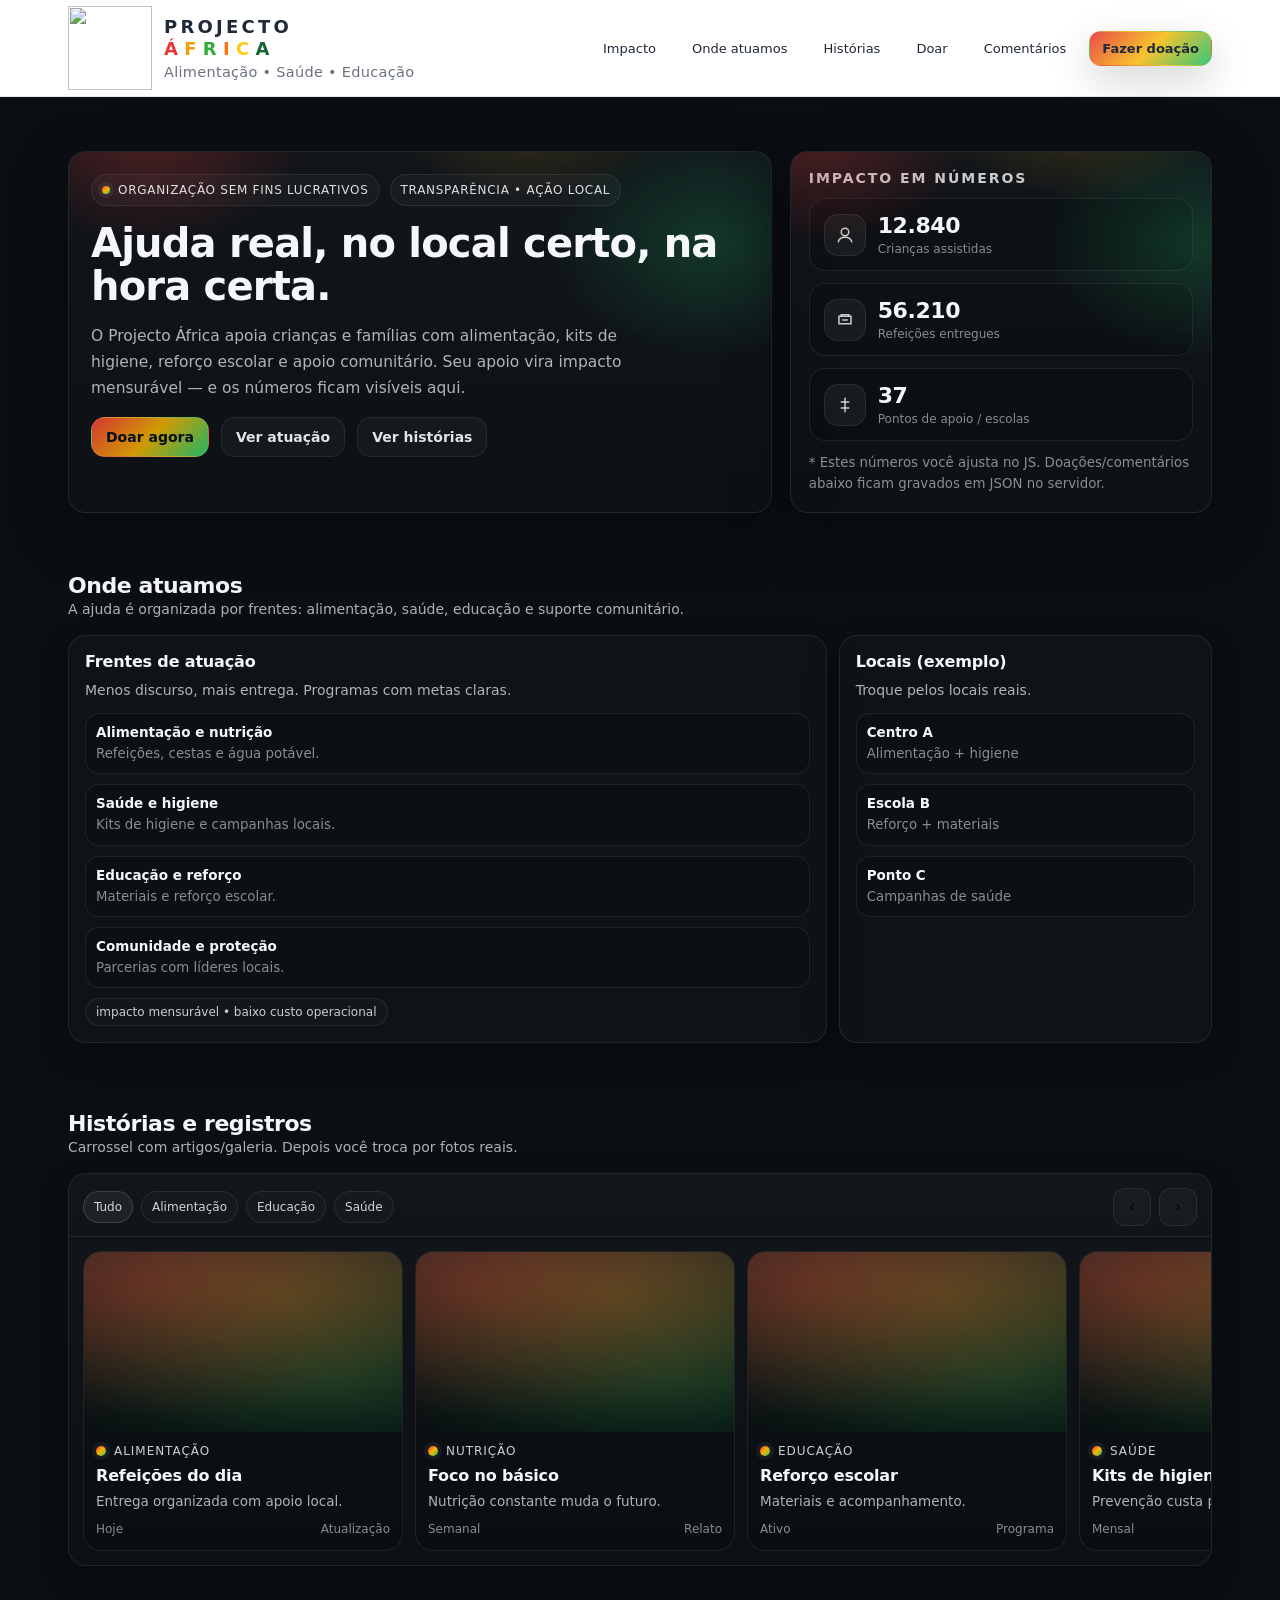
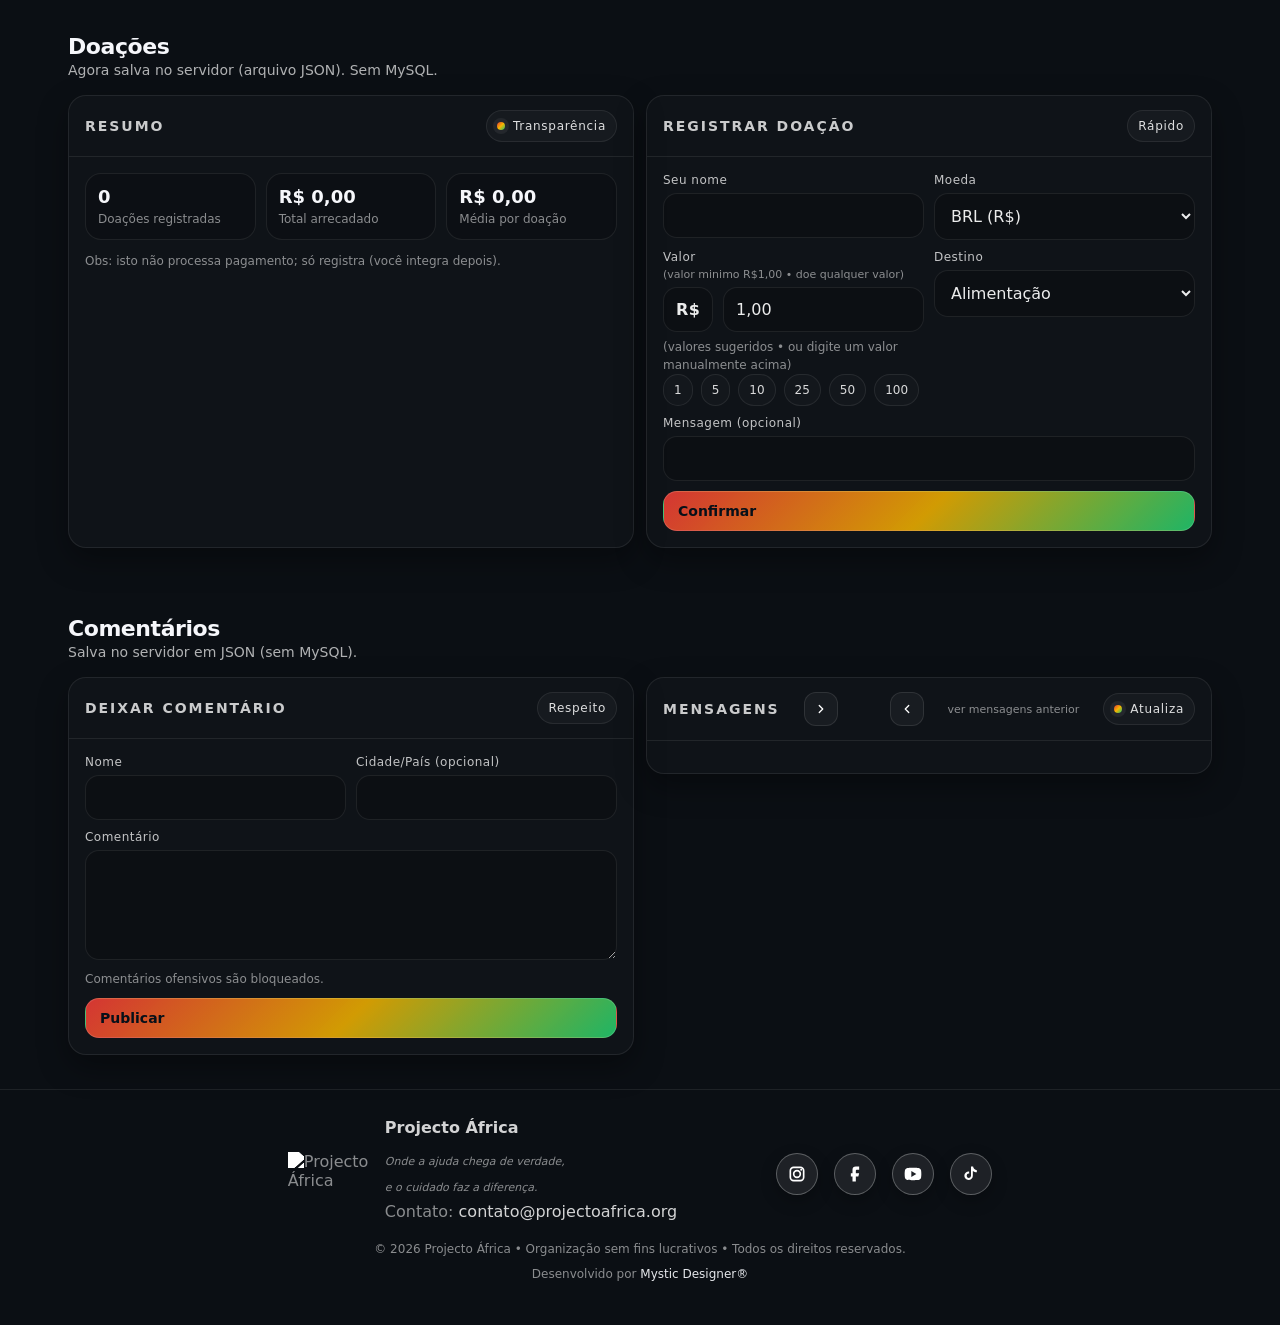
==== index.html @ ff0070a2 "Style footer tagline" ====
<!doctype html>
<html lang="pt-BR">
<head>
  <meta charset="utf-8" />
  <meta name="viewport" content="width=device-width,initial-scale=1" />
  <title>Projecto África — Ajuda Humanitária</title>
  <meta name="description" content="Projecto África — organização sem fins lucrativos." />
  <link rel="stylesheet" href="assets/style.css?v=2">
</head>
<body>
<header class="topbar">
  <div class="container">
    <div class="topbar-inner">
      <a class="brand" href="#inicio" aria-label="Ir para início">
        <img class="logo" src="/logo.png" alt="" aria-hidden="true" />
        <div>
          <h1>
            <span class="title-projecto">PROJECTO</span>
            <span class="title-africa">
              <span class="title-africa-accent">Á</span>
              <span class="title-africa-mid">F</span>
              <span class="title-africa-rest">R</span>
              <span class="title-africa-i">I</span>
              <span class="title-africa-c">C</span>
              <span class="title-africa-a">A</span>
            </span>
          </h1>
          <small>Alimentação • Saúde • Educação</small>
        </div>
      </a>

      <nav class="nav" aria-label="Navegação">
        <a href="#impacto">Impacto</a>
        <a href="#atuacao">Onde atuamos</a>
        <a href="#historias">Histórias</a>
        <a href="#doar">Doar</a>
        <a href="#comentarios">Comentários</a>
        <a class="cta" href="#doar">Fazer doação</a>
      </nav>

    </div>
  </div>
</header>

<main id="inicio" class="hero">
  <div class="container">
    <div class="hero-grid">
      <div class="hero-card">
        <div class="inner">
          <div class="hero-eyebrow">
            <span class="pill"><span class="dot"></span> Organização sem fins lucrativos</span>
            <span class="pill">Transparência • Ação local</span>
          </div>
          <h2 class="hero-title">Ajuda real, no local certo, na hora certa.</h2>
          <p class="hero-sub">
            O Projecto África apoia crianças e famílias com alimentação, kits de higiene, reforço escolar e apoio comunitário.
            Seu apoio vira impacto mensurável — e os números ficam visíveis aqui.
          </p>
          <div class="hero-actions">
            <a class="btn primary" href="#doar">Doar agora</a>
            <a class="btn" href="#atuacao">Ver atuação</a>
            <a class="btn" href="#historias">Ver histórias</a>
          </div>
          <div class="mini">
          </div>
        </div>
      </div>

      <div class="hero-card side" id="impacto">
        <h3>Impacto em números</h3>

        <div class="stat">
          <div class="badge" aria-hidden="true">
            <svg width="18" height="18" viewBox="0 0 24 24" fill="none">
              <path d="M7 8c0-2.8 2.2-5 5-5s5 2.2 5 5-2.2 5-5 5-5-2.2-5-5z" stroke="rgba(255,255,255,.85)" stroke-width="2"/>
              <path d="M3 21c1.2-4 4.5-6 9-6s7.8 2 9 6" stroke="rgba(255,255,255,.85)" stroke-width="2" stroke-linecap="round"/>
            </svg>
          </div>
          <div>
            <b id="kidsHelped">0</b>
            <span>Crianças assistidas</span>
          </div>
        </div>

        <div class="stat">
          <div class="badge" aria-hidden="true">
            <svg width="18" height="18" viewBox="0 0 24 24" fill="none">
              <path d="M4 7h16v10H4V7z" stroke="rgba(255,255,255,.85)" stroke-width="2" />
              <path d="M7 7V5h10v2" stroke="rgba(255,255,255,.85)" stroke-width="2" stroke-linecap="round"/>
              <path d="M9 12h6" stroke="rgba(255,255,255,.85)" stroke-width="2" stroke-linecap="round"/>
            </svg>
          </div>
          <div>
            <b id="mealsServed">0</b>
            <span>Refeições entregues</span>
          </div>
        </div>

        <div class="stat">
          <div class="badge" aria-hidden="true">
            <svg width="18" height="18" viewBox="0 0 24 24" fill="none">
              <path d="M12 3v18" stroke="rgba(255,255,255,.85)" stroke-width="2" stroke-linecap="round"/>
              <path d="M7 8h10M7 16h10" stroke="rgba(255,255,255,.85)" stroke-width="2" stroke-linecap="round"/>
            </svg>
          </div>
          <div>
            <b id="schoolsSupported">0</b>
            <span>Pontos de apoio / escolas</span>
          </div>
        </div>

        <small>
          * Estes números você ajusta no JS. Doações/comentários abaixo ficam gravados em JSON no servidor.
        </small>
      </div>
    </div>
  </div>
</main>

<section id="atuacao">
  <div class="container">
    <div class="section-head">
      <div>
        <h2>Onde atuamos</h2>
        <p>A ajuda é organizada por frentes: alimentação, saúde, educação e suporte comunitário.</p>
      </div>
    </div>

    <div class="grid">
      <div class="card span8">
        <h3>Frentes de atuação</h3>
        <p>Menos discurso, mais entrega. Programas com metas claras.</p>
        <ul class="list">
          <li class="li"><div><b>Alimentação e nutrição</b><small>Refeições, cestas e água potável.</small></div></li>
          <li class="li"><div><b>Saúde e higiene</b><small>Kits de higiene e campanhas locais.</small></div></li>
          <li class="li"><div><b>Educação e reforço</b><small>Materiais e reforço escolar.</small></div></li>
          <li class="li"><div><b>Comunidade e proteção</b><small>Parcerias com líderes locais.</small></div></li>
        </ul>
        <span class="tag">impacto mensurável • baixo custo operacional</span>
      </div>

      <div class="card span4">
        <h3>Locais (exemplo)</h3>
        <p>Troque pelos locais reais.</p>
        <ul class="list">
          <li class="li"><div><b>Centro A</b><small>Alimentação + higiene</small></div></li>
          <li class="li"><div><b>Escola B</b><small>Reforço + materiais</small></div></li>
          <li class="li"><div><b>Ponto C</b><small>Campanhas de saúde</small></div></li>
        </ul>
      </div>
    </div>
  </div>
</section>

<section id="historias">
  <div class="container">
    <div class="section-head">
      <div>
        <h2>Histórias e registros</h2>
        <p>Carrossel com artigos/galeria. Depois você troca por fotos reais.</p>
      </div>
    </div>

    <div class="carousel">
      <div class="carousel-top">
        <div class="tabs" role="tablist">
          <button class="tab active" data-filter="all">Tudo</button>
          <button class="tab" data-filter="food">Alimentação</button>
          <button class="tab" data-filter="school">Educação</button>
          <button class="tab" data-filter="health">Saúde</button>
        </div>
        <div class="car-controls">
          <button class="iconbtn" id="prev" aria-label="Anterior">‹</button>
          <button class="iconbtn" id="next" aria-label="Próximo">›</button>
        </div>
      </div>

      <div class="track-wrap">
        <div class="track" id="track">
          <article class="slide" data-kind="food"><div class="img"></div><div class="body"><div class="kicker"><i></i> Alimentação</div><h4>Refeições do dia</h4><p>Entrega organizada com apoio local.</p><div class="meta"><span>Hoje</span><span>Atualização</span></div></div></article>
          <article class="slide" data-kind="food"><div class="img"></div><div class="body"><div class="kicker"><i></i> Nutrição</div><h4>Foco no básico</h4><p>Nutrição constante muda o futuro.</p><div class="meta"><span>Semanal</span><span>Relato</span></div></div></article>
          <article class="slide" data-kind="school"><div class="img"></div><div class="body"><div class="kicker"><i></i> Educação</div><h4>Reforço escolar</h4><p>Materiais e acompanhamento.</p><div class="meta"><span>Ativo</span><span>Programa</span></div></div></article>
          <article class="slide" data-kind="health"><div class="img"></div><div class="body"><div class="kicker"><i></i> Saúde</div><h4>Kits de higiene</h4><p>Prevenção custa pouco.</p><div class="meta"><span>Mensal</span><span>Entrega</span></div></div></article>
          <article class="slide" data-kind="health"><div class="img"></div><div class="body"><div class="kicker"><i></i> Comunidade</div><h4>Rede local</h4><p>Continuidade com parceiros.</p><div class="meta"><span>Contínua</span><span>Ação</span></div></div></article>
        </div>
      </div>
    </div>
  </div>
</section>

<section id="doar">
  <div class="container">
    <div class="section-head">
      <div>
        <h2>Doações</h2>
        <p>Agora salva no servidor (arquivo JSON). Sem MySQL.</p>
      </div>
    </div>

    <div class="donation-wrap">
      <div class="panel">
        <div class="ph"><h3>Resumo</h3><span class="pill"><span class="dot"></span> Transparência</span></div>
        <div class="pc">
          <div class="metrics">
            <div class="metric"><b id="donationCount">0</b><span>Doações registradas</span></div>
            <div class="metric"><b id="donationTotal">R$ 0,00</b><span>Total arrecadado</span></div>
            <div class="metric"><b id="avgDonation">R$ 0,00</b><span>Média por doação</span></div>
          </div>
          <div class="helper" style="margin-top:12px">Obs: isto não processa pagamento; só registra (você integra depois).</div>
        </div>
      </div>

      <div class="panel">
        <div class="ph"><h3>Registrar doação</h3><span class="pill">Rápido</span></div>
        <div class="pc">
          <div class="success" id="successBox">Doação registrada. Obrigado!</div>

          <form class="form" id="donationForm">
            <div class="row">
              <div>
                <label for="donorName">Seu nome</label>
                <input id="donorName" maxlength="40" required />
              </div>
              <div>
                <label for="currency">Moeda</label>
                <select id="currency">
                  <option value="BRL">BRL (R$)</option>
                  <option value="USD">USD ($)</option>
                  <option value="EUR">EUR (€)</option>
                </select>
              </div>
            </div>

            <div class="row">
              <div>
                <label for="amount">Valor <small class="amount-hint">(valor minimo R$1,00 • doe qualquer valor)</small></label>
                <div class="amount-field">
                  <span class="amount-prefix" id="amountPrefix">R$</span>
                  <input id="amount" type="text" inputmode="decimal" value="1,00" required />
                </div>
                <div class="helper">(valores sugeridos • ou digite um valor manualmente acima)</div>
                <div class="quick">
                  <button class="q" data-amount="1">1</button>
                  <button class="q" data-amount="5">5</button>
                  <button class="q" data-amount="10">10</button>
                  <button class="q" data-amount="25">25</button>
                  <button class="q" data-amount="50">50</button>
                  <button class="q" data-amount="100">100</button>
                </div>
              </div>
              <div>
                <label for="purpose">Destino</label>
                <select id="purpose">
                  <option>Alimentação</option>
                  <option>Educação</option>
                  <option>Saúde</option>
                  <option>Onde for mais necessário</option>
                </select>
              </div>
            </div>

            <div>
              <label for="note">Mensagem (opcional)</label>
              <input id="note" maxlength="80" />
            </div>

            <button class="btn primary" type="submit">Confirmar</button>
          </form>


          <div class="pix-panel" id="pixPanel" aria-hidden="true">
            <h4>Pagamento via PIX</h4>
            <img id="pixQr" alt="QR Code PIX" />
            <p class="pix-amount">Valor: <span id="pixAmount"></span></p>

            <p class="pix-wait" id="pixWait">Espere 30 segundos para confirmar o pagamento PIX ou aguarde a confirmação automática.</p>
            <p class="pix-thanks" id="pixThanks">Obrigado por ajudar a África.</p>
            <button class="btn primary" type="button" id="pixConfirm">Confirmar pagamento</button>
          </div>
        </div>
      </div>
    </div>
  </div>
</section>

<section id="comentarios">
  <div class="container">
    <div class="section-head">
      <div>
        <h2>Comentários</h2>
        <p>Salva no servidor em JSON (sem MySQL).</p>
      </div>
    </div>

    <div class="comments">
      <div class="panel">
        <div class="ph"><h3>Deixar comentário</h3><span class="pill">Respeito</span></div>
        <div class="pc">
          <form class="form" id="commentForm">
            <div class="row">
              <div>
                <label for="cName">Nome</label>
                <input id="cName" maxlength="40" required />
              </div>
              <div>
                <label for="cCity">Cidade/País (opcional)</label>
                <input id="cCity" maxlength="40" />
              </div>
            </div>

            <div>
              <label for="cText">Comentário</label>
              <textarea id="cText" maxlength="400" required></textarea>
              <div class="helper">Comentários ofensivos são bloqueados.</div>
            </div>

            <button class="btn primary" type="submit">Publicar</button>
          </form>


          <div class="pix-panel" id="pixPanel" aria-hidden="true">
            <h4>Pagamento via PIX</h4>
            <img id="pixQr" alt="QR Code PIX" />
            <p class="pix-amount">Valor: <span id="pixAmount"></span></p>

            <p class="pix-wait" id="pixWait">Espere 30 segundos para confirmar o pagamento PIX ou aguarde a confirmação automática.</p>
            <p class="pix-thanks" id="pixThanks">Obrigado por ajudar a África.</p>
            <button class="btn primary" type="button" id="pixConfirm">Confirmar pagamento</button>
          </div>
        </div>
      </div>

      <div class="panel">
        <div class="ph">
          <h3>Mensagens</h3>
          <div class="comment-nav" aria-label="Navegação de mensagens">
            <button type="button" id="commentPrev" class="comment-nav-btn" aria-label="Mensagens anteriores">
              <svg viewBox="0 0 24 24" aria-hidden="true">
                <path d="M9 6l6 6-6 6"/>
              </svg>
            </button>
            <span id="commentPageInfo" class="comment-page" aria-hidden="true"></span>
            <button type="button" id="commentNext" class="comment-nav-btn" aria-label="Mensagens mais recentes">
              <svg viewBox="0 0 24 24" aria-hidden="true">
                <path d="M15 6l-6 6 6 6"/>
              </svg>
            </button>
          </div>
          <span id="commentNavLabel" class="comment-nav-label">ver mensagens anterior</span>
          <span class="pill"><span class="dot"></span> Atualiza</span>
        </div>
        <div class="pc">
          <div id="commentList" style="display:grid; gap:10px;"></div>
        </div>
      </div>
    </div>
  </div>
</section>
<footer>
  <div class="container">
    <div class="foot">
      <div class="col">
        <div class="footer-brand">
          <img class="footer-logo" src="/logo.png" alt="Projecto África" />
          <div>
            <b>Projecto África</b>
            <div style="margin-top:10px; line-height:1.6">
              <span class="footer-tagline">Onde a ajuda chega de verdade,<br/>e o cuidado faz a diferença.</span><br/>
              Contato: <span style="color:rgba(255,255,255,.82)">contato@projectoafrica.org</span>
            </div>
          </div>
        </div>
      </div>
      <div class="col footer-social">
        <div class="social-links" aria-label="Redes sociais">
          <a class="social-link" href="#" aria-label="Instagram">
            <svg viewBox="0 0 24 24" aria-hidden="true">
              <path d="M16 3H8a5 5 0 0 0-5 5v8a5 5 0 0 0 5 5h8a5 5 0 0 0 5-5V8a5 5 0 0 0-5-5zm3 13a3 3 0 0 1-3 3H8a3 3 0 0 1-3-3V8a3 3 0 0 1 3-3h8a3 3 0 0 1 3 3v8z"/>
              <path d="M12 7a5 5 0 1 0 0 10 5 5 0 0 0 0-10zm0 2a3 3 0 1 1 0 6 3 3 0 0 1 0-6z"/>
              <circle cx="17" cy="7" r="1.2"/>
            </svg>
          </a>
          <a class="social-link" href="#" aria-label="Facebook">
            <svg viewBox="0 0 24 24" aria-hidden="true">
              <path d="M13 3h4v4h-3c-.6 0-1 .4-1 1v3h4l-1 4h-3v6h-4v-6H7v-4h2V7a4 4 0 0 1 4-4z"/>
            </svg>
          </a>
          <a class="social-link" href="#" aria-label="YouTube">
            <svg viewBox="0 0 24 24" aria-hidden="true">
              <path d="M21.6 7.2a3 3 0 0 0-2.1-2.1C17.6 4.6 12 4.6 12 4.6s-5.6 0-7.5.5a3 3 0 0 0-2.1 2.1C2 9.1 2 12 2 12s0 2.9.4 4.8a3 3 0 0 0 2.1 2.1c1.9.5 7.5.5 7.5.5s5.6 0 7.5-.5a3 3 0 0 0 2.1-2.1c.4-1.9.4-4.8.4-4.8s0-2.9-.4-4.8zM10 15.5v-7l6 3.5-6 3.5z"/>
            </svg>
          </a>
          <a class="social-link" href="#" aria-label="TikTok">
            <svg viewBox="0 0 24 24" aria-hidden="true">
              <path d="M14.5 3c.5 2.4 2.1 4.1 4.5 4.4V10c-1.8 0-3.4-.6-4.8-1.6v5.6a5.1 5.1 0 1 1-4.4-5v2.6a2.6 2.6 0 1 0 2.2 2.6V3h2.5z"/>
            </svg>
          </a>
        </div>
      </div>
    </div>
    <div class="foot-note">
      © <span id="footerYear">2026</span> Projecto África • Organização sem fins lucrativos • Todos os direitos reservados.
      <span class="foot-note-line">Desenvolvido por <a href="https://www.mystic-designer.com.br" target="_blank" rel="noopener noreferrer">Mystic Designer®</a></span>
    </div>
  </div>
</footer>

<script src="assets/app.js?v=2"></script>
</body>
</html>
---- assets/style.css ----
:root{
  --bg:#0b0f14;
  --muted:rgba(255,255,255,.68);
  --muted2:rgba(255,255,255,.52);
  --text:#f6f7fb;
  --line:rgba(255,255,255,.08);
  --red:#e53935;
  --yellow:#f7b500;
  --green:#21c36b;
  --radius:18px;
  --shadow: 0 18px 60px rgba(0,0,0,.40);
  --shadow2: 0 12px 30px rgba(0,0,0,.35);
  --max:1180px;
  --font: ui-sans-serif, system-ui, -apple-system, Segoe UI, Roboto, Helvetica, Arial, "Apple Color Emoji","Segoe UI Emoji";
}

*{box-sizing:border-box}
html,body{height:100%}
body{
  margin:0;
  font-family:var(--font);
  background: #ffffff;
  color:var(--text);
  overflow-x:hidden;
}
main,section,footer{background:var(--bg)}
a{color:inherit;text-decoration:none}
button,input,select,textarea{font:inherit}
.container{max-width:var(--max); margin:0 auto; padding:0 18px}

/* Header */
.topbar{
  position:sticky; top:0; z-index:50;
  backdrop-filter: blur(10px);
  background: #ffffff;
  border-bottom:1px solid #e5e7eb;
}
.topbar-inner{
  height:96px;
  display:flex; align-items:center; justify-content:space-between;
  gap:14px;
}
.brand{display:flex; align-items:center; gap:12px; min-width:220px}
.logo{
  width:84px; height:84px;
  object-fit:contain;
  display:block;
}
.brand h1{
  font-size:18px; margin:0;
  letter-spacing:.18em;
  text-transform:uppercase;
  color:#111827;
  line-height:1.2;
}
.brand h1 span{display:inline-block}
.brand h1 .title-projecto{color:#1f2937; letter-spacing:.18em}
.brand h1 .title-africa{display:block; margin-left:0; letter-spacing:0}
.brand h1 .title-africa span{letter-spacing:0}
.brand h1 .title-africa-accent{color:#e53935}
.brand h1 .title-africa-mid{color:#f59e0b}
.brand h1 .title-africa-rest{color:#2faa3d}
.brand h1 .title-africa-i{color:#f97316}
.brand h1 .title-africa-c{color:#facc15}
.brand h1 .title-africa-a{color:#166534}
.brand small{
  display:block; margin-top:4px;
  font-size:14.5px; color:#6b7280;
  letter-spacing:.02em;
}
.nav{display:flex; align-items:center; gap:10px; flex-wrap:wrap; justify-content:flex-end}
.nav a{
  padding:9px 12px; border-radius:12px;
  border:1px solid transparent;
  color:#1f2937;
  font-size:13px;
}
.nav a:hover{border-color:#e5e7eb; background:#f3f4f6}
.cta{
  padding:10px 14px; border-radius:14px;
  border:1px solid rgba(0,0,0,.12);
  background: linear-gradient(135deg, rgba(229,57,53,.9), rgba(247,181,0,.82), rgba(33,195,107,.9));
  color:#071019;
  font-weight:700;
  box-shadow: 0 14px 40px rgba(0,0,0,.18);
}
.cta:hover{filter:brightness(1.05)}

/* Hero */
.hero{padding:54px 0 26px}
.hero-grid{display:grid; grid-template-columns:1.25fr .75fr; gap:18px; align-items:stretch}
.hero-card{
  border:1px solid var(--line);
  background: linear-gradient(180deg, rgba(255,255,255,.03), rgba(255,255,255,.01));
  border-radius: var(--radius);
  box-shadow: var(--shadow);
  overflow:hidden;
  position:relative;
}
.hero-card:before{
  content:"";
  position:absolute;
  inset:-120px -100px auto -100px;
  height:340px;
  background:
    radial-gradient(260px 180px at 20% 30%, rgba(229,57,53,.30), transparent 62%),
    radial-gradient(260px 180px at 62% 18%, rgba(247,181,0,.22), transparent 60%),
    radial-gradient(260px 190px at 82% 62%, rgba(33,195,107,.22), transparent 62%);
  opacity:.95;
  pointer-events:none;
}
.hero-card .inner{padding:22px; display:flex; flex-direction:column; gap:16px; min-height:330px; position:relative; z-index:2}
.hero-eyebrow{display:flex; align-items:center; gap:10px; color:rgba(255,255,255,.78); font-size:12px; letter-spacing:.14em; text-transform:uppercase}
.pill{
  display:inline-flex; align-items:center; gap:8px;
  padding:8px 10px;
  border-radius:999px;
  border:1px solid var(--line);
  background: rgba(255,255,255,.03);
  color:rgba(255,255,255,.86);
  font-size:12px;
  letter-spacing:.06em;
}
.dot{
  width:8px;height:8px;border-radius:50%;
  background: linear-gradient(135deg, var(--red), var(--yellow), var(--green));
  box-shadow: 0 0 0 4px rgba(255,255,255,.06);
}
.hero-title{font-size:40px; line-height:1.08; margin:0; letter-spacing:-.02em}
.hero-sub{margin:0; max-width:58ch; color:var(--muted); font-size:15.5px; line-height:1.65}
.hero-actions{display:flex; gap:12px; flex-wrap:wrap; margin-top:auto}
.btn{
  padding:11px 14px; border-radius:14px;
  border:1px solid var(--line);
  background: rgba(255,255,255,.03);
  color:rgba(255,255,255,.88);
  font-weight:650; font-size:14px;
  cursor:pointer;
  display:inline-flex; align-items:center; gap:10px;
}
.btn:hover{background:rgba(255,255,255,.05)}
.btn.primary{
  border-color: rgba(255,255,255,.14);
  background: linear-gradient(135deg, rgba(229,57,53,.92), rgba(247,181,0,.84), rgba(33,195,107,.92));
  color:#071019;
}
.btn.primary:hover{filter:brightness(1.05)}
.mini{font-size:12px; color:var(--muted2); display:flex; gap:14px; flex-wrap:wrap; margin-top:2px}

/* Side */
.side{padding:18px; display:flex; flex-direction:column; gap:12px; min-height:330px}
.side h3{margin:0; font-size:14px; letter-spacing:.14em; text-transform:uppercase; color:rgba(255,255,255,.78)}
.stat{
  border:1px solid var(--line);
  background: rgba(0,0,0,.18);
  border-radius:16px;
  padding:14px;
  display:flex;
  gap:12px;
  align-items:center;
}
.stat b{font-size:22px; letter-spacing:-.02em}
.stat span{display:block; font-size:12px; color:var(--muted2); margin-top:4px}
.badge{
  width:42px; height:42px; border-radius:14px;
  background: rgba(255,255,255,.05);
  border:1px solid var(--line);
  display:grid; place-items:center;
  flex:0 0 auto;
}
.badge svg{opacity:.9}
.side small{margin-top:auto; color:var(--muted2); line-height:1.55}

section{padding:34px 0}
.section-head{display:flex; align-items:flex-end; justify-content:space-between; gap:18px; margin-bottom:14px}
.section-head h2{margin:0; font-size:22px; letter-spacing:-.02em}
.section-head p{margin:0; color:var(--muted); max-width:70ch; line-height:1.6; font-size:14px}

/* Grid */
.grid{display:grid; grid-template-columns:repeat(12,1fr); gap:12px}
.card{
  border:1px solid var(--line);
  background: rgba(255,255,255,.02);
  border-radius: var(--radius);
  padding:16px;
  box-shadow: var(--shadow2);
}
.span8{grid-column:span 8}
.span4{grid-column:span 4}
.card h3{margin:0 0 8px; font-size:16px; letter-spacing:-.01em}
.card p{margin:0; color:var(--muted); line-height:1.6; font-size:14px}
.list{margin:12px 0 0; padding:0; list-style:none; display:grid; gap:10px}
.li{
  display:flex; gap:10px;
  padding:10px;
  border-radius:14px;
  border:1px solid var(--line);
  background: rgba(0,0,0,.16);
  align-items:flex-start;
}
.li b{display:block; font-size:13.5px}
.li small{display:block; color:var(--muted2); margin-top:4px; line-height:1.45}
.tag{
  display:inline-flex;
  padding:6px 10px;
  border-radius:999px;
  border:1px solid var(--line);
  background: rgba(255,255,255,.02);
  color:rgba(255,255,255,.78);
  font-size:12px;
  margin-top:10px;
}
.helper{font-size:12px; color:var(--muted2); line-height:1.5; margin-top:6px}

/* Carousel */
.carousel{
  border:1px solid var(--line);
  background: linear-gradient(180deg, rgba(255,255,255,.03), rgba(255,255,255,.01));
  border-radius: var(--radius);
  box-shadow: var(--shadow2);
  overflow:hidden;
}
.carousel-top{
  padding:14px 14px 10px;
  display:flex; align-items:center; justify-content:space-between; gap:10px;
  border-bottom:1px solid var(--line);
}
.tabs{display:flex; gap:8px; flex-wrap:wrap}
.tab{
  padding:8px 10px;
  border-radius:999px;
  border:1px solid var(--line);
  background: rgba(255,255,255,.02);
  color:rgba(255,255,255,.82);
  font-size:12px;
  cursor:pointer;
}
.tab.active{background:rgba(255,255,255,.06); border-color:rgba(255,255,255,.14)}
.car-controls{display:flex; gap:8px}
.iconbtn{
  width:38px; height:38px;
  border-radius:12px;
  border:1px solid var(--line);
  background: rgba(255,255,255,.03);
  cursor:pointer;
  display:grid; place-items:center;
}
.iconbtn:hover{background:rgba(255,255,255,.05)}
.track-wrap{overflow:hidden}
.track{display:flex; gap:12px; padding:14px; transform:translateX(0); transition:transform .45s ease; will-change:transform}
.slide{
  width:320px; flex:0 0 auto;
  border-radius:18px;
  border:1px solid var(--line);
  background: rgba(0,0,0,.18);
  overflow:hidden;
}
.slide .img{
  height:180px;
  background:
    radial-gradient(520px 220px at 20% 20%, rgba(229,57,53,.28), transparent 60%),
    radial-gradient(520px 220px at 62% 24%, rgba(247,181,0,.22), transparent 62%),
    radial-gradient(520px 240px at 78% 70%, rgba(33,195,107,.24), transparent 60%),
    linear-gradient(180deg, rgba(255,255,255,.06), rgba(255,255,255,0));
  position:relative;
}
.slide .img:after{
  content:"";
  position:absolute; inset:0;
  background: linear-gradient(180deg, transparent 10%, rgba(0,0,0,.35) 100%);
  opacity:.7;
}
.slide .body{padding:12px 12px 14px}
.kicker{display:flex; gap:8px; align-items:center; font-size:12px; color:rgba(255,255,255,.80); letter-spacing:.08em; text-transform:uppercase}
.kicker i{width:10px;height:10px;border-radius:50%; background:linear-gradient(135deg,var(--red),var(--yellow),var(--green)); display:inline-block; box-shadow:0 0 0 4px rgba(255,255,255,.05)}
.slide h4{margin:8px 0 6px; font-size:16px; letter-spacing:-.01em}
.slide p{margin:0; color:var(--muted); font-size:13.5px; line-height:1.55}
.slide .meta{margin-top:10px; display:flex; justify-content:space-between; gap:10px; color:var(--muted2); font-size:12px}

/* Donation */
.donation-wrap{display:grid; grid-template-columns:1fr 1fr; gap:12px}
.panel{
  border:1px solid var(--line);
  background: rgba(255,255,255,.02);
  border-radius: var(--radius);
  box-shadow: var(--shadow2);
  overflow:hidden;
}
.ph{
  padding:14px 16px;
  border-bottom:1px solid var(--line);
  display:flex; align-items:center; justify-content:space-between; gap:10px;
}
.ph h3{margin:0; font-size:14px; letter-spacing:.14em; text-transform:uppercase; color:rgba(255,255,255,.78)}
.pc{padding:16px}
.metrics{display:grid; grid-template-columns:repeat(3,1fr); gap:10px}
.metric{border:1px solid var(--line); border-radius:16px; background: rgba(0,0,0,.16); padding:12px}
.metric b{font-size:18px}
.metric span{display:block; margin-top:4px; color:var(--muted2); font-size:12px; line-height:1.35}
.form{display:grid; gap:10px}
.comment-nav{display:flex; align-items:center; gap:10px}
.comment-nav-btn{width:34px; height:34px; border-radius:12px; border:1px solid rgba(255,255,255,.1); background:rgba(255,255,255,.04); color:#fff; display:inline-flex; align-items:center; justify-content:center; cursor:pointer; padding:0; transition:opacity .2s ease, border-color .2s ease, background .2s ease}
.comment-nav-btn svg{width:14px; height:14px; stroke:#fff; stroke-width:2.2; fill:none; stroke-linecap:round; stroke-linejoin:round}
.comment-nav-btn:hover{opacity:.9; border-color:rgba(255,255,255,.25); background:rgba(255,255,255,.08)}
.comment-nav-btn:disabled{opacity:.35; cursor:not-allowed}
.comment-page{font-size:11px; color:var(--muted2); min-width:32px; text-align:center}
.comment-nav-label{font-size:11px; color:var(--muted2); text-transform:lowercase}
.row{display:grid; grid-template-columns:1fr 1fr; gap:10px}
label{display:block; font-size:12px; color:rgba(255,255,255,.75); margin-bottom:6px; letter-spacing:.04em}
.amount-hint{display:block; font-size:11px; color:var(--muted2); font-weight:500; letter-spacing:0; margin-top:4px}
input,select,textarea{
  width:100%;
  padding:12px 12px;
  border-radius:14px;
  border:1px solid var(--line);
  background: rgba(0,0,0,.20);
  color:rgba(255,255,255,.92);
  outline:none;
}
.amount-field{
  display:flex;
  align-items:center;
  gap:10px;
}
.amount-field input{flex:1}
.amount-prefix{
  display:inline-flex;
  align-items:center;
  justify-content:center;
  padding:12px 12px;
  border-radius:14px;
  border:1px solid var(--line);
  background: rgba(0,0,0,.20);
  color:rgba(255,255,255,.92);
  font-weight:600;
  letter-spacing:.02em;
}
textarea{min-height:110px; resize:vertical}
input:focus,select:focus,textarea:focus{
  border-color: rgba(255,255,255,.18);
  box-shadow: 0 0 0 4px rgba(255,255,255,.05);
}
.quick{display:flex; flex-wrap:wrap; gap:8px}
.q{
  padding:8px 10px;
  border-radius:999px;
  border:1px solid var(--line);
  background: rgba(255,255,255,.02);
  cursor:pointer;
  font-size:12px;
  color:rgba(255,255,255,.84);
}
.q:hover{background: rgba(255,255,255,.05)}

.pix-panel{
  margin-top:16px;
  border:1px solid var(--line);
  border-radius:18px;
  padding:16px;
  background: rgba(0,0,0,.2);
  display:none;
  gap:12px;
}
.pix-panel.show{display:grid}
.pix-panel h4{margin:0; font-size:16px; letter-spacing:.08em; text-transform:uppercase}
.pix-panel img{width:220px; height:220px; object-fit:contain; border-radius:12px; background:#fff; padding:10px}
.pix-panel .pix-amount{margin:0; color:var(--muted2); font-size:14px}
.pix-panel .pix-wait{margin:0; color:var(--muted); font-size:13px}
.pix-panel .pix-thanks{margin:0; font-weight:600; color:rgba(255,255,255,.88); display:none}
.pix-panel .pix-thanks.show{display:block}
.success{
  border:1px solid rgba(33,195,107,.25);
  background: rgba(33,195,107,.08);
  color: rgba(255,255,255,.86);
  padding:10px 12px;
  border-radius:14px;
  display:none;
}

/* Comments */
.comments{display:grid; grid-template-columns:1fr 1fr; gap:12px; align-items:start}
.comment-item{
  border:1px solid var(--line);
  border-radius:16px;
  background: rgba(0,0,0,.16);
  padding:12px;
}
.comment-item b{display:block; font-size:13.5px}
.comment-item small{display:block; color:var(--muted2); margin-top:4px}
.comment-item p{margin:10px 0 0; color:var(--muted); line-height:1.55; font-size:13.5px}

/* Footer */
footer{padding:28px 0 40px; border-top:1px solid var(--line); color:var(--muted2)}
.foot{display:flex; justify-content:center; column-gap:99px; row-gap:24px; flex-wrap:wrap; align-items:center; text-align:center}
.foot .col{max-width:520px}
.foot b{color:rgba(255,255,255,.82)}
.footer-brand{display:flex; flex-direction:row; align-items:center; gap:14px; text-align:left}
.footer-logo{width:83px; height:auto; filter:brightness(0) invert(1)}
.footer-tagline{font-style:italic; font-size:11px}
.footer-social{margin-left:0}
.social-links{display:flex; gap:16px; align-items:center; justify-content:center; margin-top:6px}
.social-link{display:inline-flex; width:42px; height:42px; align-items:center; justify-content:center; border:1px solid rgba(255,255,255,.28); border-radius:50%; background:rgba(255,255,255,.08); color:#fff; text-decoration:none; box-shadow:0 6px 16px rgba(0,0,0,.25); transition:transform .2s ease, border-color .2s ease, background .2s ease, color .2s ease}
.social-link svg{width:20px; height:20px; fill:currentColor}
.social-link:hover{transform:translateY(-2px); border-color:rgba(255,255,255,.55); background:rgba(255,255,255,.16); color:#ffffff}
.foot-note{margin-top:16px; font-size:12px; color:var(--muted2); line-height:1.6; text-align:center}
.foot-note-line{display:block; margin-top:6px}
.foot-note a{color:#e5e7eb; text-decoration:none}
.foot-note a:hover{text-decoration:underline}

/* Responsive */
@media (max-width:980px){
  .hero-grid{grid-template-columns:1fr}
  .donation-wrap{grid-template-columns:1fr}
  .comments{grid-template-columns:1fr}
  .metrics{grid-template-columns:1fr}
  .row{grid-template-columns:1fr}
  .slide{width:300px}
}
@media (max-width:720px){
  .nav{display:none}
  .hero-title{font-size:32px}
}
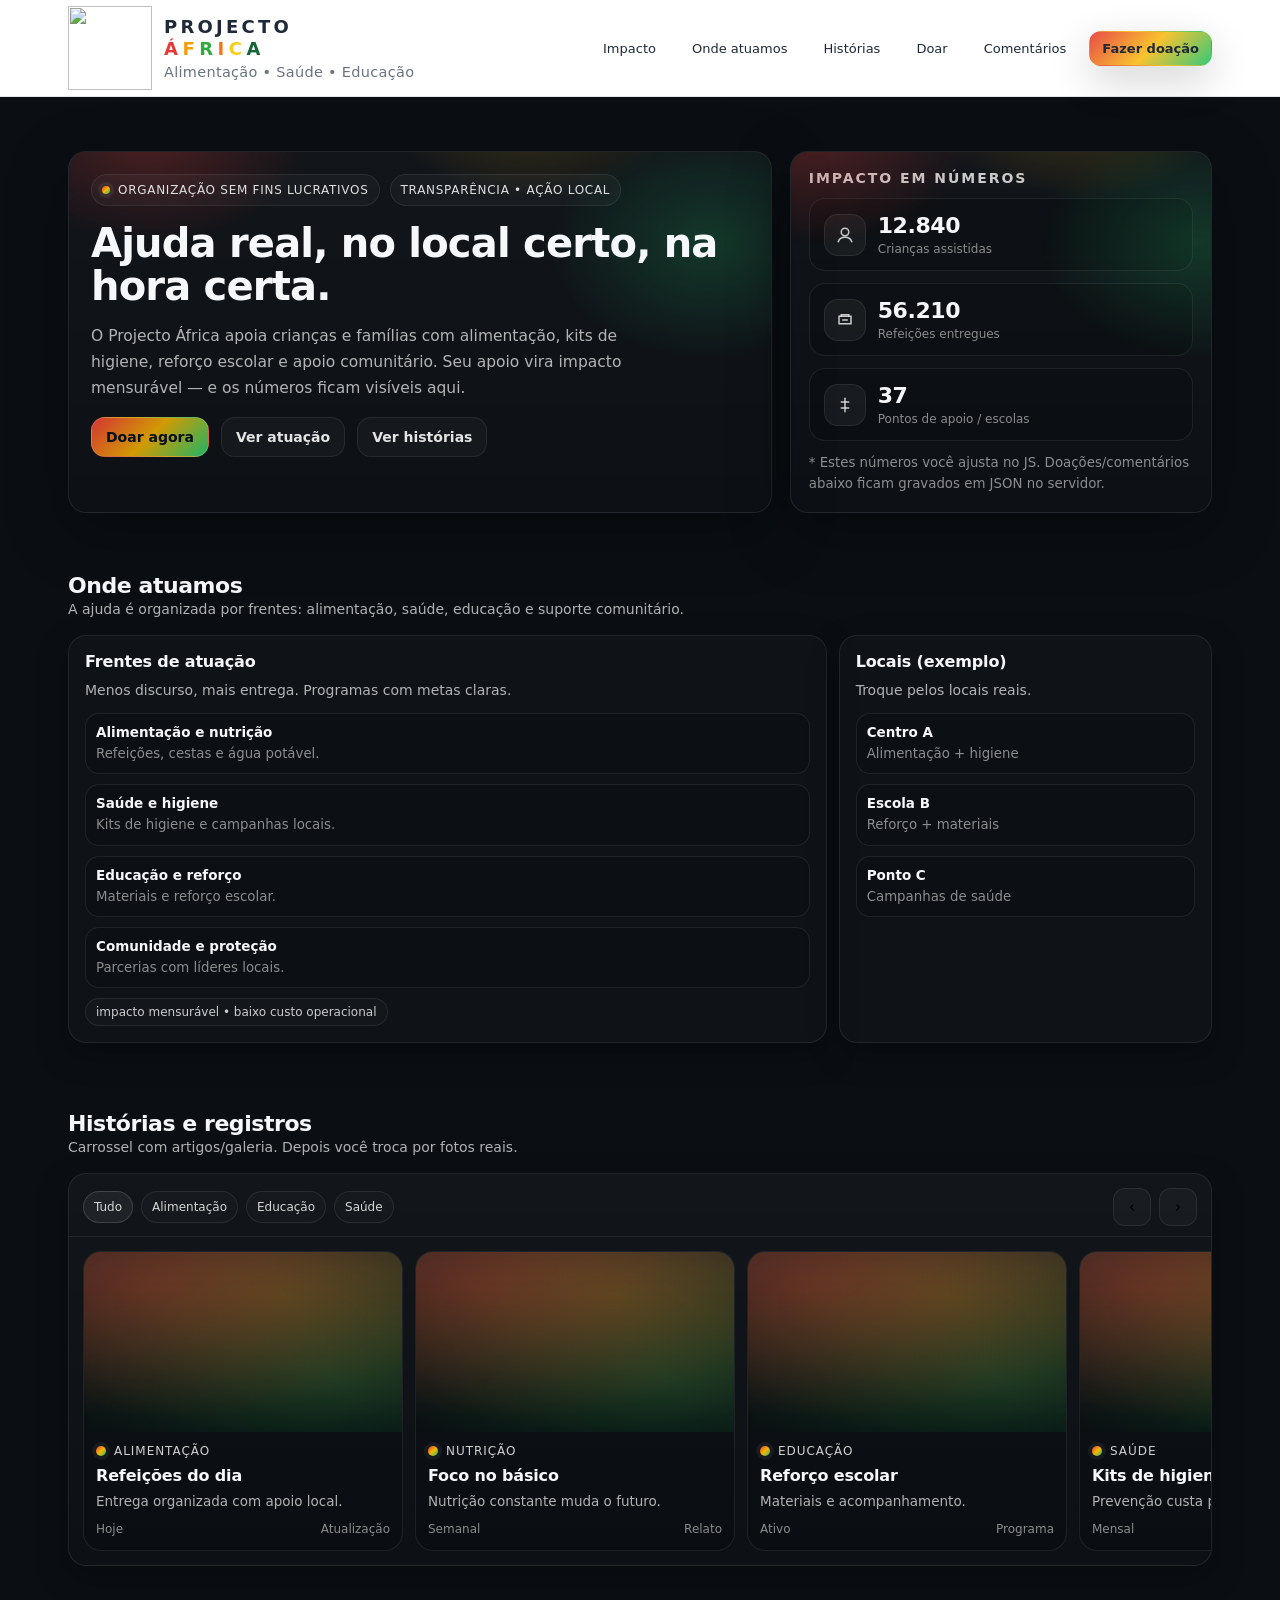
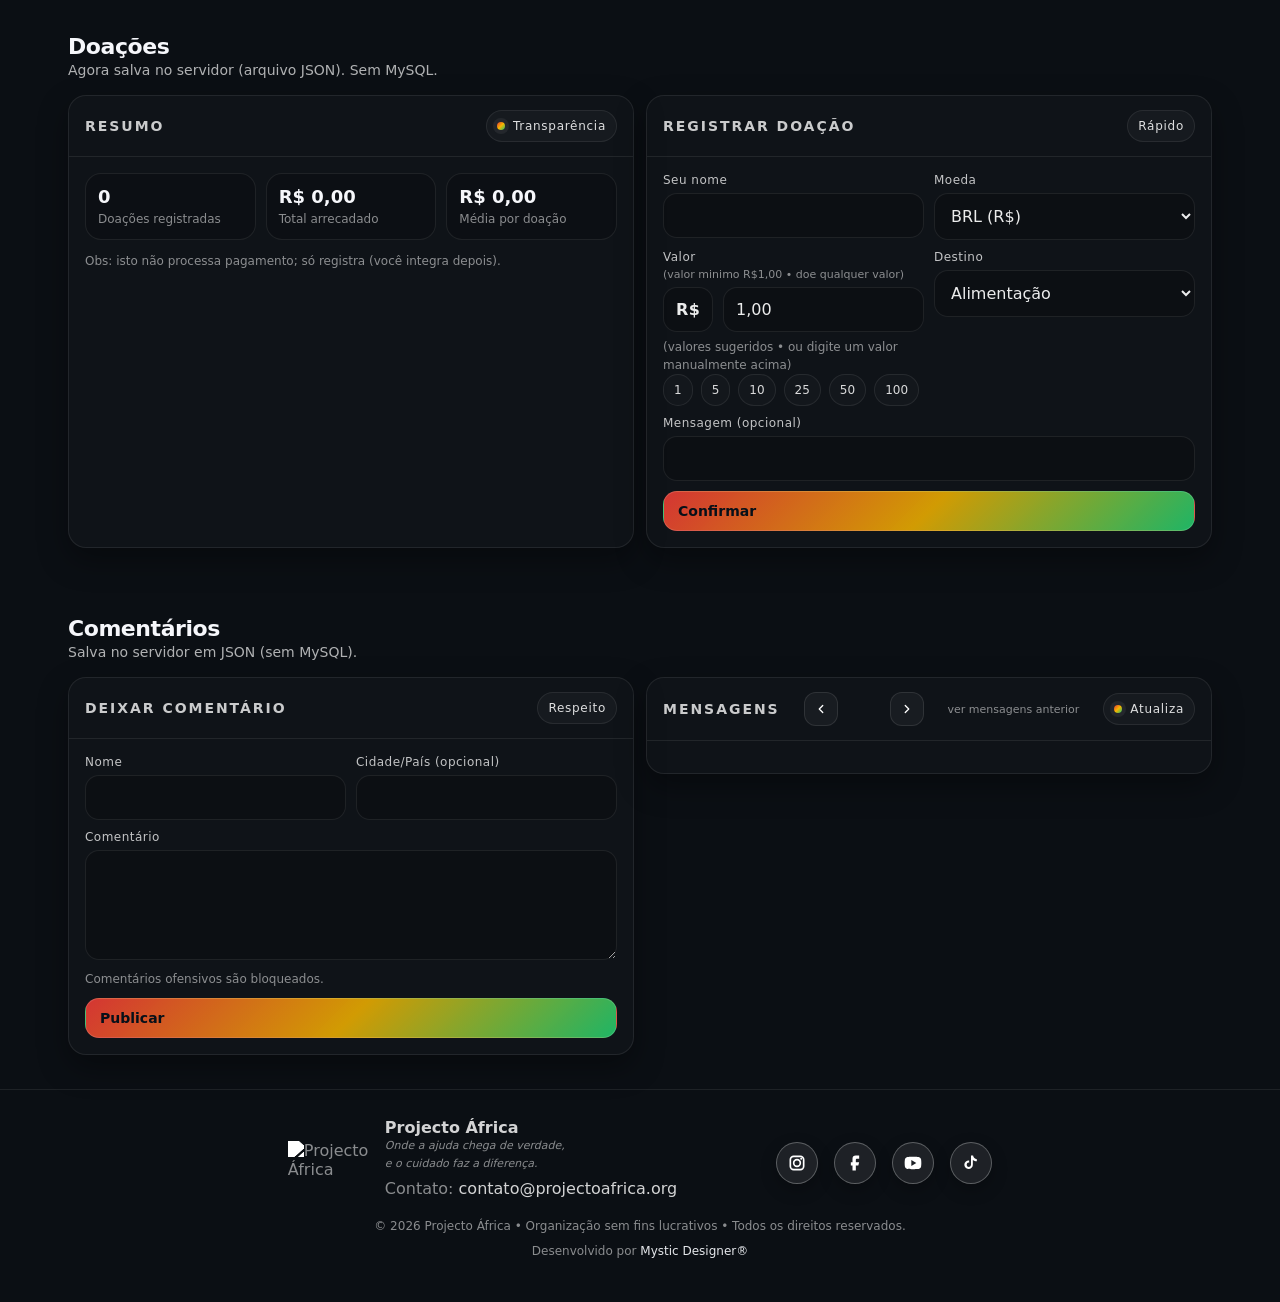
==== commit 42128924: "Fix comment arrow icons" ====
--- a/index.html
+++ b/index.html
@@ -336,13 +336,13 @@
           <div class="comment-nav" aria-label="Navegação de mensagens">
             <button type="button" id="commentPrev" class="comment-nav-btn" aria-label="Mensagens anteriores">
               <svg viewBox="0 0 24 24" aria-hidden="true">
-                <path d="M9 6l6 6-6 6"/>
+                <path d="M15 6l-6 6 6 6"/>
               </svg>
             </button>
             <span id="commentPageInfo" class="comment-page" aria-hidden="true"></span>
             <button type="button" id="commentNext" class="comment-nav-btn" aria-label="Mensagens mais recentes">
               <svg viewBox="0 0 24 24" aria-hidden="true">
-                <path d="M15 6l-6 6 6 6"/>
+                <path d="M9 6l6 6-6 6"/>
               </svg>
             </button>
           </div>
--- a/assets/style.css
+++ b/assets/style.css
@@ -55,8 +55,8 @@
 }
 .brand h1 span{display:inline-block}
 .brand h1 .title-projecto{color:#1f2937; letter-spacing:.18em}
-.brand h1 .title-africa{display:block; margin-left:0; letter-spacing:0}
-.brand h1 .title-africa span{letter-spacing:0}
+.brand h1 .title-africa{display:block; margin-left:0; letter-spacing:-.05em}
+.brand h1 .title-africa span{letter-spacing:-.05em}
 .brand h1 .title-africa-accent{color:#e53935}
 .brand h1 .title-africa-mid{color:#f59e0b}
 .brand h1 .title-africa-rest{color:#2faa3d}
@@ -396,7 +396,7 @@
 .foot b{color:rgba(255,255,255,.82)}
 .footer-brand{display:flex; flex-direction:row; align-items:center; gap:14px; text-align:left}
 .footer-logo{width:83px; height:auto; filter:brightness(0) invert(1)}
-.footer-tagline{font-style:italic; font-size:11px}
+.footer-tagline{font-style:italic; font-size:11px; display:inline-block; margin-top:-10px; margin-bottom:3px}
 .footer-social{margin-left:0}
 .social-links{display:flex; gap:16px; align-items:center; justify-content:center; margin-top:6px}
 .social-link{display:inline-flex; width:42px; height:42px; align-items:center; justify-content:center; border:1px solid rgba(255,255,255,.28); border-radius:50%; background:rgba(255,255,255,.08); color:#fff; text-decoration:none; box-shadow:0 6px 16px rgba(0,0,0,.25); transition:transform .2s ease, border-color .2s ease, background .2s ease, color .2s ease}
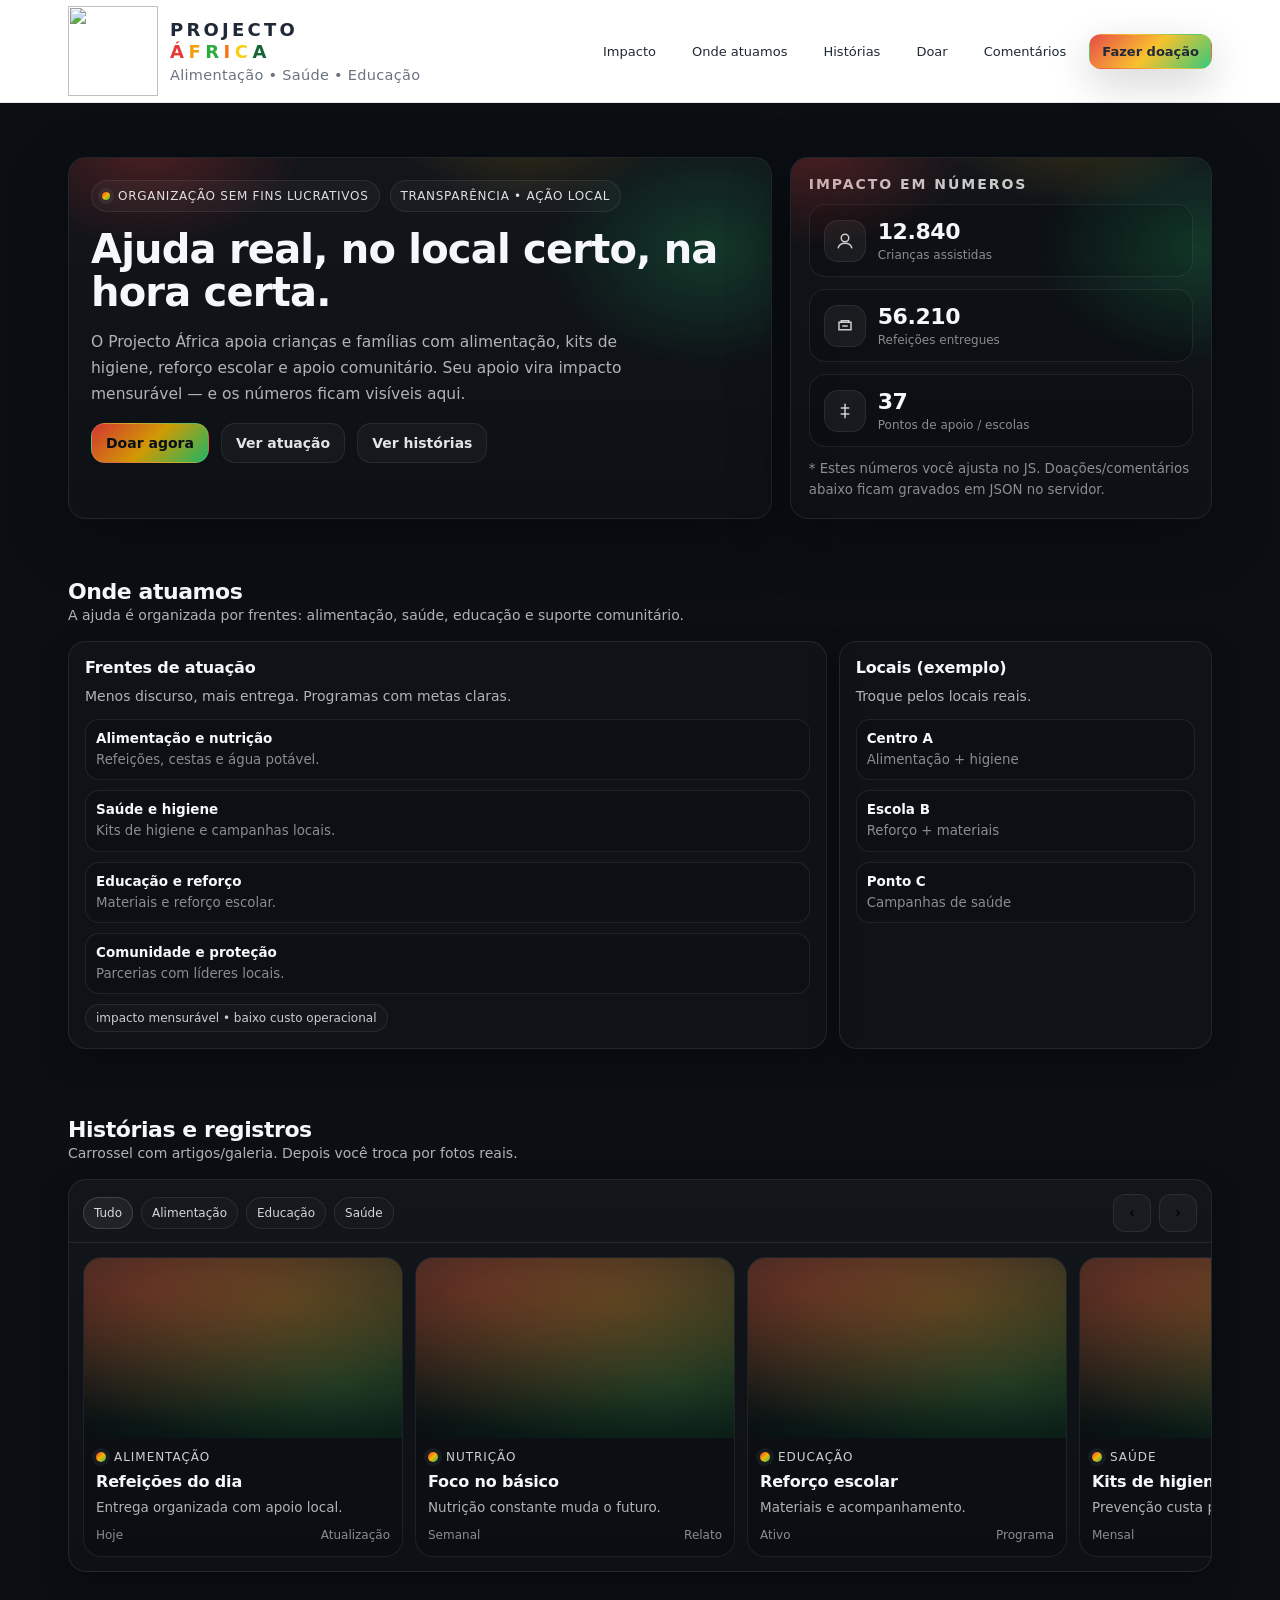
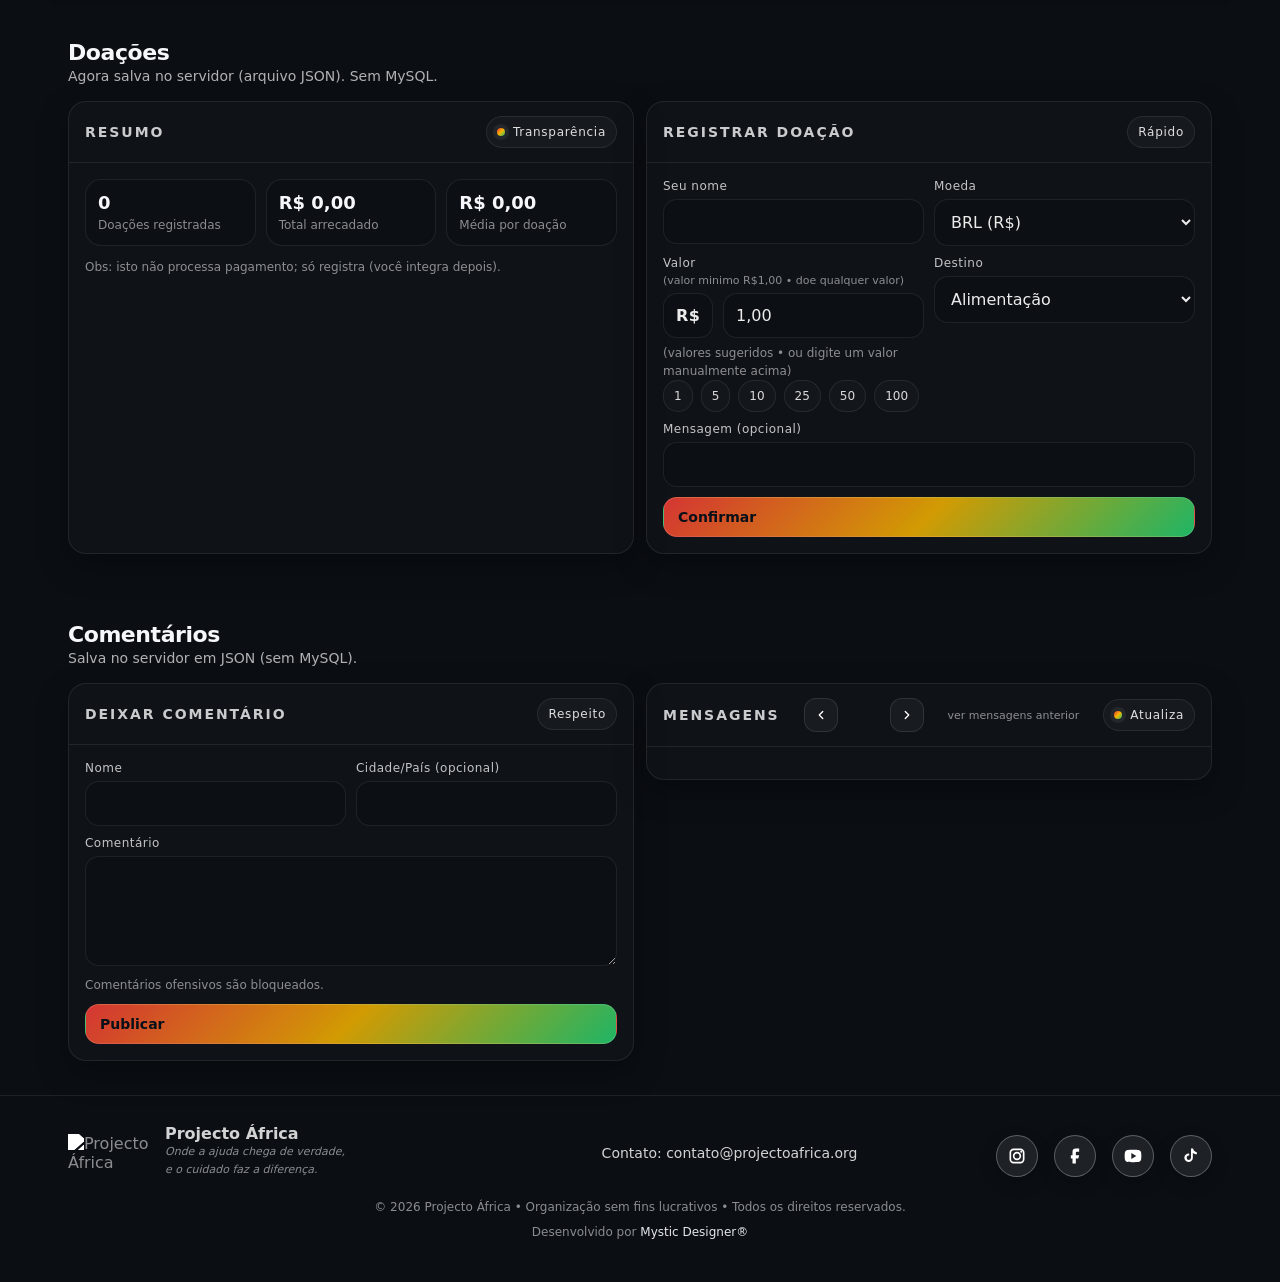
==== commit be01a841: "Rearrange footer columns" ====
--- a/index.html
+++ b/index.html
@@ -359,17 +359,19 @@
 <footer>
   <div class="container">
     <div class="foot">
-      <div class="col">
+      <div class="col footer-left">
         <div class="footer-brand">
           <img class="footer-logo" src="/logo.png" alt="Projecto África" />
           <div>
             <b>Projecto África</b>
             <div style="margin-top:10px; line-height:1.6">
-              <span class="footer-tagline">Onde a ajuda chega de verdade,<br/>e o cuidado faz a diferença.</span><br/>
-              Contato: <span style="color:rgba(255,255,255,.82)">contato@projectoafrica.org</span>
-            </div>
-          </div>
-        </div>
+              <span class="footer-tagline">Onde a ajuda chega de verdade,<br/>e o cuidado faz a diferença.</span>
+            </div>
+          </div>
+        </div>
+      </div>
+      <div class="col footer-contact">
+        Contato: <span style="color:rgba(255,255,255,.82)">contato@projectoafrica.org</span>
       </div>
       <div class="col footer-social">
         <div class="social-links" aria-label="Redes sociais">
--- a/assets/style.css
+++ b/assets/style.css
@@ -36,13 +36,13 @@
   border-bottom:1px solid #e5e7eb;
 }
 .topbar-inner{
-  height:96px;
+  height:102px;
   display:flex; align-items:center; justify-content:space-between;
   gap:14px;
 }
 .brand{display:flex; align-items:center; gap:12px; min-width:220px}
 .logo{
-  width:84px; height:84px;
+  width:90px; height:90px;
   object-fit:contain;
   display:block;
 }
@@ -391,12 +391,14 @@
 
 /* Footer */
 footer{padding:28px 0 40px; border-top:1px solid var(--line); color:var(--muted2)}
-.foot{display:flex; justify-content:center; column-gap:99px; row-gap:24px; flex-wrap:wrap; align-items:center; text-align:center}
+.foot{display:flex; justify-content:space-between; column-gap:99px; row-gap:24px; flex-wrap:wrap; align-items:center; text-align:left}
 .foot .col{max-width:520px}
 .foot b{color:rgba(255,255,255,.82)}
 .footer-brand{display:flex; flex-direction:row; align-items:center; gap:14px; text-align:left}
 .footer-logo{width:83px; height:auto; filter:brightness(0) invert(1)}
 .footer-tagline{font-style:italic; font-size:11px; display:inline-block; margin-top:-10px; margin-bottom:3px}
+.footer-left{flex:1 1 280px}
+.footer-contact{flex:1 1 220px; text-align:center; color:rgba(255,255,255,.82); font-size:14px}
 .footer-social{margin-left:0}
 .social-links{display:flex; gap:16px; align-items:center; justify-content:center; margin-top:6px}
 .social-link{display:inline-flex; width:42px; height:42px; align-items:center; justify-content:center; border:1px solid rgba(255,255,255,.28); border-radius:50%; background:rgba(255,255,255,.08); color:#fff; text-decoration:none; box-shadow:0 6px 16px rgba(0,0,0,.25); transition:transform .2s ease, border-color .2s ease, background .2s ease, color .2s ease}
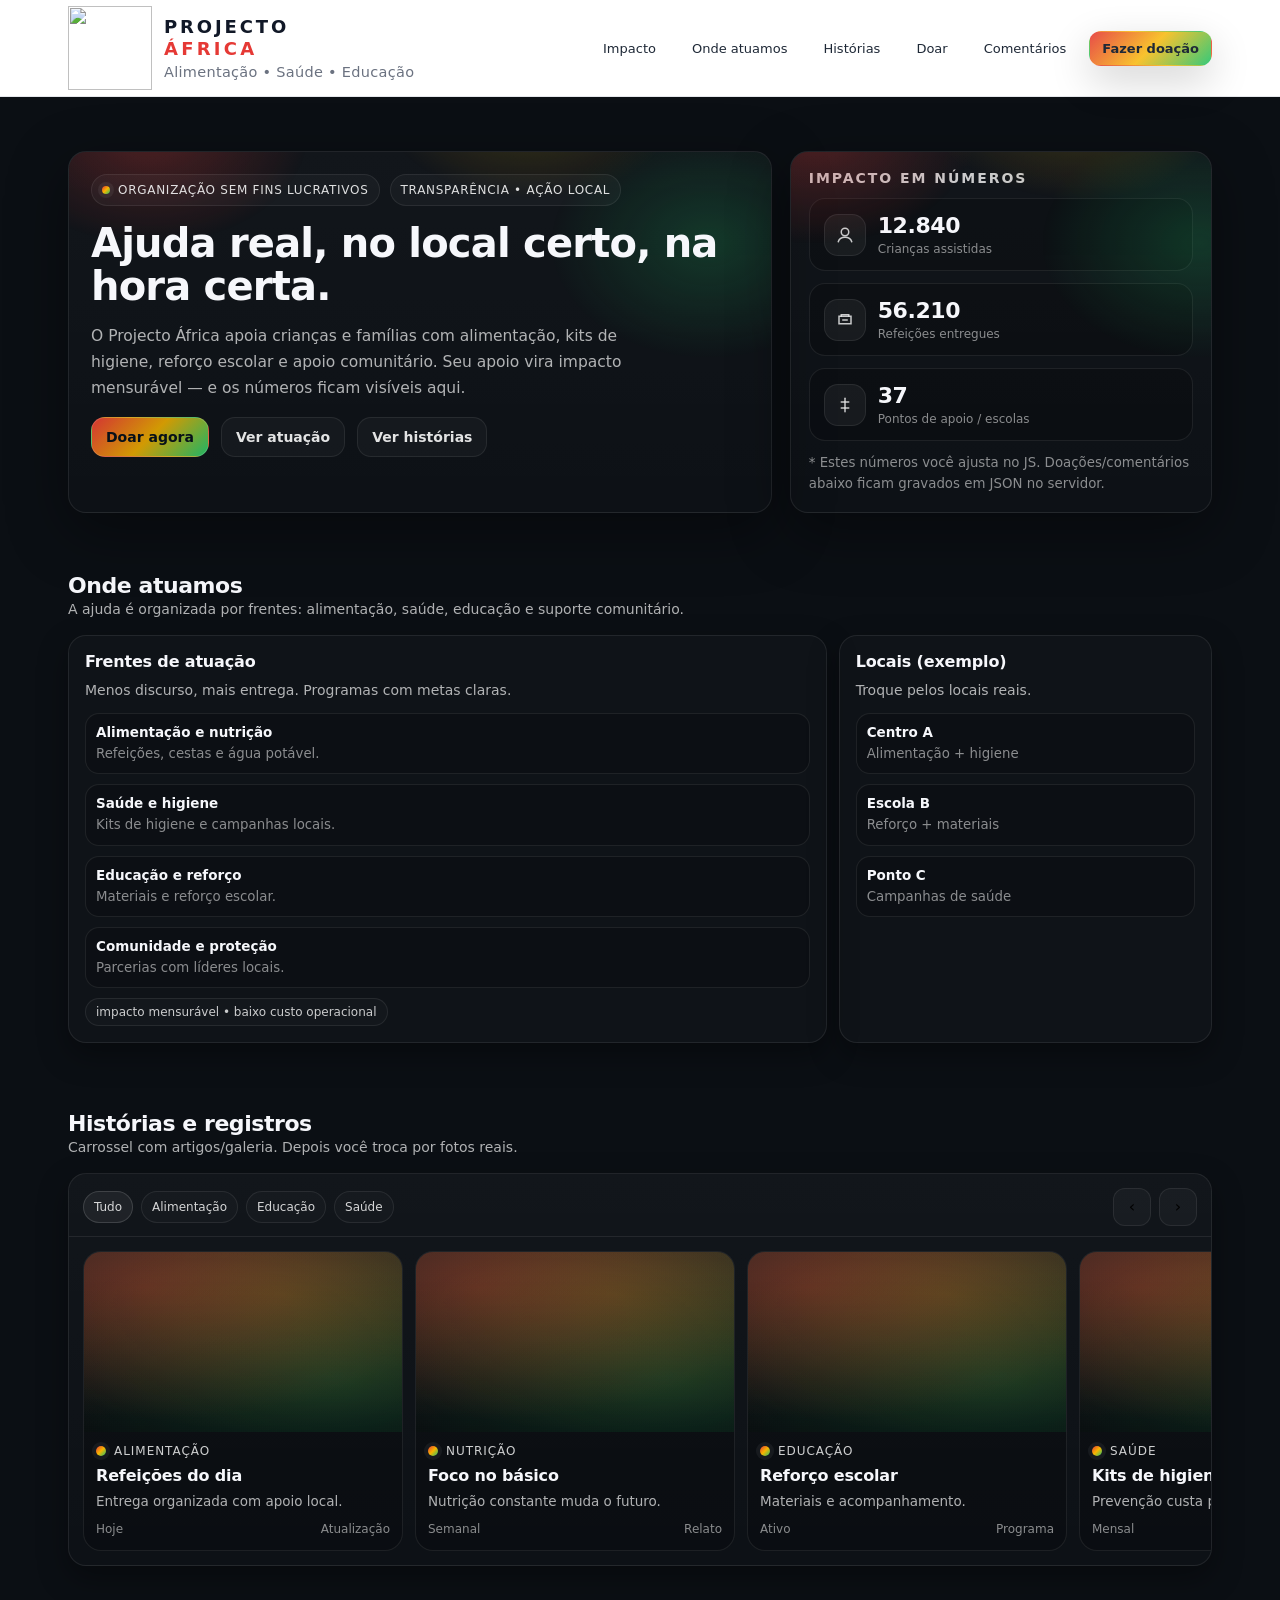
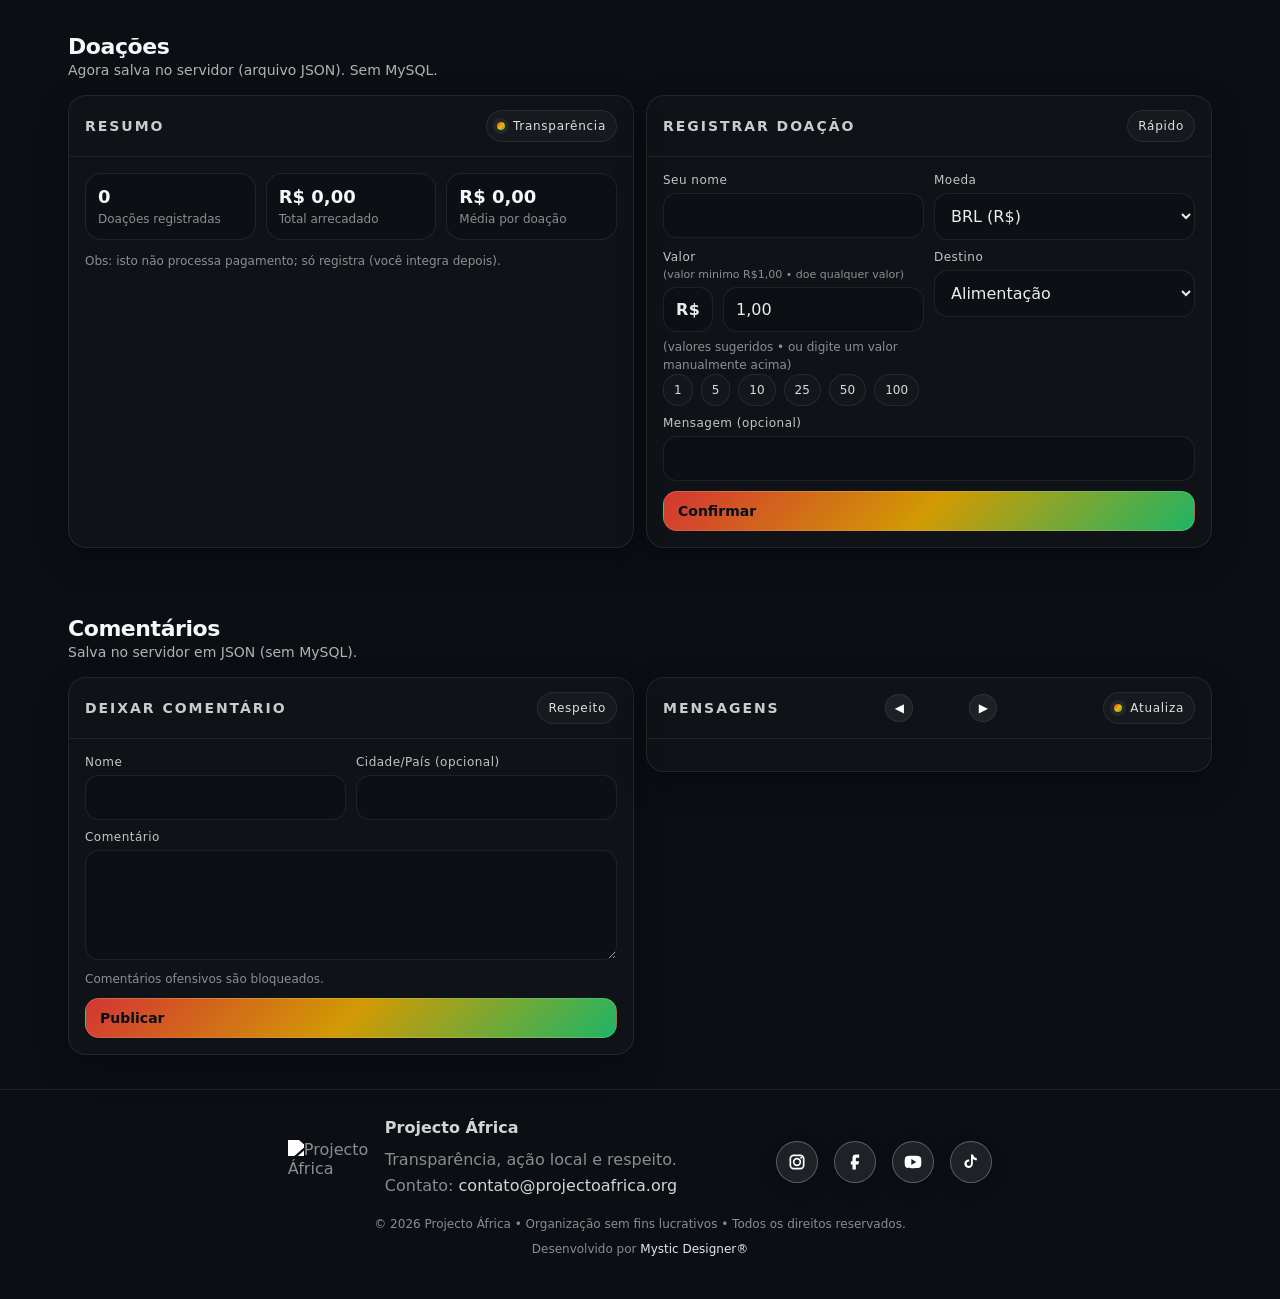
==== commit 0faa44f1: "Merge 238a5e67a0ec5300d7c2fdc1ec34afe057962699 into 6e097073e35ac2a0706c0a172b262ffa7cca5071" ====
--- a/index.html
+++ b/index.html
@@ -17,12 +17,7 @@
           <h1>
             <span class="title-projecto">PROJECTO</span>
             <span class="title-africa">
-              <span class="title-africa-accent">Á</span>
-              <span class="title-africa-mid">F</span>
-              <span class="title-africa-rest">R</span>
-              <span class="title-africa-i">I</span>
-              <span class="title-africa-c">C</span>
-              <span class="title-africa-a">A</span>
+              <span class="title-africa-accent">ÁFRICA</span>
             </span>
           </h1>
           <small>Alimentação • Saúde • Educação</small>
@@ -334,19 +329,10 @@
         <div class="ph">
           <h3>Mensagens</h3>
           <div class="comment-nav" aria-label="Navegação de mensagens">
-            <button type="button" id="commentPrev" class="comment-nav-btn" aria-label="Mensagens anteriores">
-              <svg viewBox="0 0 24 24" aria-hidden="true">
-                <path d="M15 6l-6 6 6 6"/>
-              </svg>
-            </button>
+            <button type="button" id="commentPrev" class="comment-nav-btn" aria-label="Mensagens anteriores">◀</button>
             <span id="commentPageInfo" class="comment-page" aria-hidden="true"></span>
-            <button type="button" id="commentNext" class="comment-nav-btn" aria-label="Mensagens mais recentes">
-              <svg viewBox="0 0 24 24" aria-hidden="true">
-                <path d="M9 6l6 6-6 6"/>
-              </svg>
-            </button>
-          </div>
-          <span id="commentNavLabel" class="comment-nav-label">ver mensagens anterior</span>
+            <button type="button" id="commentNext" class="comment-nav-btn" aria-label="Mensagens mais recentes">▶</button>
+          </div>
           <span class="pill"><span class="dot"></span> Atualiza</span>
         </div>
         <div class="pc">
@@ -359,19 +345,17 @@
 <footer>
   <div class="container">
     <div class="foot">
-      <div class="col footer-left">
+      <div class="col">
         <div class="footer-brand">
           <img class="footer-logo" src="/logo.png" alt="Projecto África" />
           <div>
             <b>Projecto África</b>
             <div style="margin-top:10px; line-height:1.6">
-              <span class="footer-tagline">Onde a ajuda chega de verdade,<br/>e o cuidado faz a diferença.</span>
-            </div>
-          </div>
-        </div>
-      </div>
-      <div class="col footer-contact">
-        Contato: <span style="color:rgba(255,255,255,.82)">contato@projectoafrica.org</span>
+              Transparência, ação local e respeito.<br/>
+              Contato: <span style="color:rgba(255,255,255,.82)">contato@projectoafrica.org</span>
+            </div>
+          </div>
+        </div>
       </div>
       <div class="col footer-social">
         <div class="social-links" aria-label="Redes sociais">
--- a/assets/style.css
+++ b/assets/style.css
@@ -36,13 +36,13 @@
   border-bottom:1px solid #e5e7eb;
 }
 .topbar-inner{
-  height:102px;
+  height:96px;
   display:flex; align-items:center; justify-content:space-between;
   gap:14px;
 }
 .brand{display:flex; align-items:center; gap:12px; min-width:220px}
 .logo{
-  width:90px; height:90px;
+  width:84px; height:84px;
   object-fit:contain;
   display:block;
 }
@@ -54,15 +54,9 @@
   line-height:1.2;
 }
 .brand h1 span{display:inline-block}
-.brand h1 .title-projecto{color:#1f2937; letter-spacing:.18em}
-.brand h1 .title-africa{display:block; margin-left:0; letter-spacing:-.05em}
-.brand h1 .title-africa span{letter-spacing:-.05em}
+.brand h1 .title-projecto{color:#111827; letter-spacing:.16em}
+.brand h1 .title-africa{display:block; margin-left:0}
 .brand h1 .title-africa-accent{color:#e53935}
-.brand h1 .title-africa-mid{color:#f59e0b}
-.brand h1 .title-africa-rest{color:#2faa3d}
-.brand h1 .title-africa-i{color:#f97316}
-.brand h1 .title-africa-c{color:#facc15}
-.brand h1 .title-africa-a{color:#166534}
 .brand small{
   display:block; margin-top:4px;
   font-size:14.5px; color:#6b7280;
@@ -298,13 +292,10 @@
 .metric b{font-size:18px}
 .metric span{display:block; margin-top:4px; color:var(--muted2); font-size:12px; line-height:1.35}
 .form{display:grid; gap:10px}
-.comment-nav{display:flex; align-items:center; gap:10px}
-.comment-nav-btn{width:34px; height:34px; border-radius:12px; border:1px solid rgba(255,255,255,.1); background:rgba(255,255,255,.04); color:#fff; display:inline-flex; align-items:center; justify-content:center; cursor:pointer; padding:0; transition:opacity .2s ease, border-color .2s ease, background .2s ease}
-.comment-nav-btn svg{width:14px; height:14px; stroke:#fff; stroke-width:2.2; fill:none; stroke-linecap:round; stroke-linejoin:round}
-.comment-nav-btn:hover{opacity:.9; border-color:rgba(255,255,255,.25); background:rgba(255,255,255,.08)}
+.comment-nav{display:flex; align-items:center; gap:8px}
+.comment-nav-btn{width:28px; height:28px; border-radius:50%; border:1px solid var(--line); background:rgba(255,255,255,.06); color:#fff; display:inline-flex; align-items:center; justify-content:center; font-size:12px; cursor:pointer}
 .comment-nav-btn:disabled{opacity:.35; cursor:not-allowed}
-.comment-page{font-size:11px; color:var(--muted2); min-width:32px; text-align:center}
-.comment-nav-label{font-size:11px; color:var(--muted2); text-transform:lowercase}
+.comment-page{font-size:12px; color:var(--muted2); min-width:40px; text-align:center}
 .row{display:grid; grid-template-columns:1fr 1fr; gap:10px}
 label{display:block; font-size:12px; color:rgba(255,255,255,.75); margin-bottom:6px; letter-spacing:.04em}
 .amount-hint{display:block; font-size:11px; color:var(--muted2); font-weight:500; letter-spacing:0; margin-top:4px}
@@ -391,14 +382,11 @@
 
 /* Footer */
 footer{padding:28px 0 40px; border-top:1px solid var(--line); color:var(--muted2)}
-.foot{display:flex; justify-content:space-between; column-gap:99px; row-gap:24px; flex-wrap:wrap; align-items:center; text-align:left}
+.foot{display:flex; justify-content:center; column-gap:99px; row-gap:24px; flex-wrap:wrap; align-items:center; text-align:center}
 .foot .col{max-width:520px}
 .foot b{color:rgba(255,255,255,.82)}
 .footer-brand{display:flex; flex-direction:row; align-items:center; gap:14px; text-align:left}
 .footer-logo{width:83px; height:auto; filter:brightness(0) invert(1)}
-.footer-tagline{font-style:italic; font-size:11px; display:inline-block; margin-top:-10px; margin-bottom:3px}
-.footer-left{flex:1 1 280px}
-.footer-contact{flex:1 1 220px; text-align:center; color:rgba(255,255,255,.82); font-size:14px}
 .footer-social{margin-left:0}
 .social-links{display:flex; gap:16px; align-items:center; justify-content:center; margin-top:6px}
 .social-link{display:inline-flex; width:42px; height:42px; align-items:center; justify-content:center; border:1px solid rgba(255,255,255,.28); border-radius:50%; background:rgba(255,255,255,.08); color:#fff; text-decoration:none; box-shadow:0 6px 16px rgba(0,0,0,.25); transition:transform .2s ease, border-color .2s ease, background .2s ease, color .2s ease}
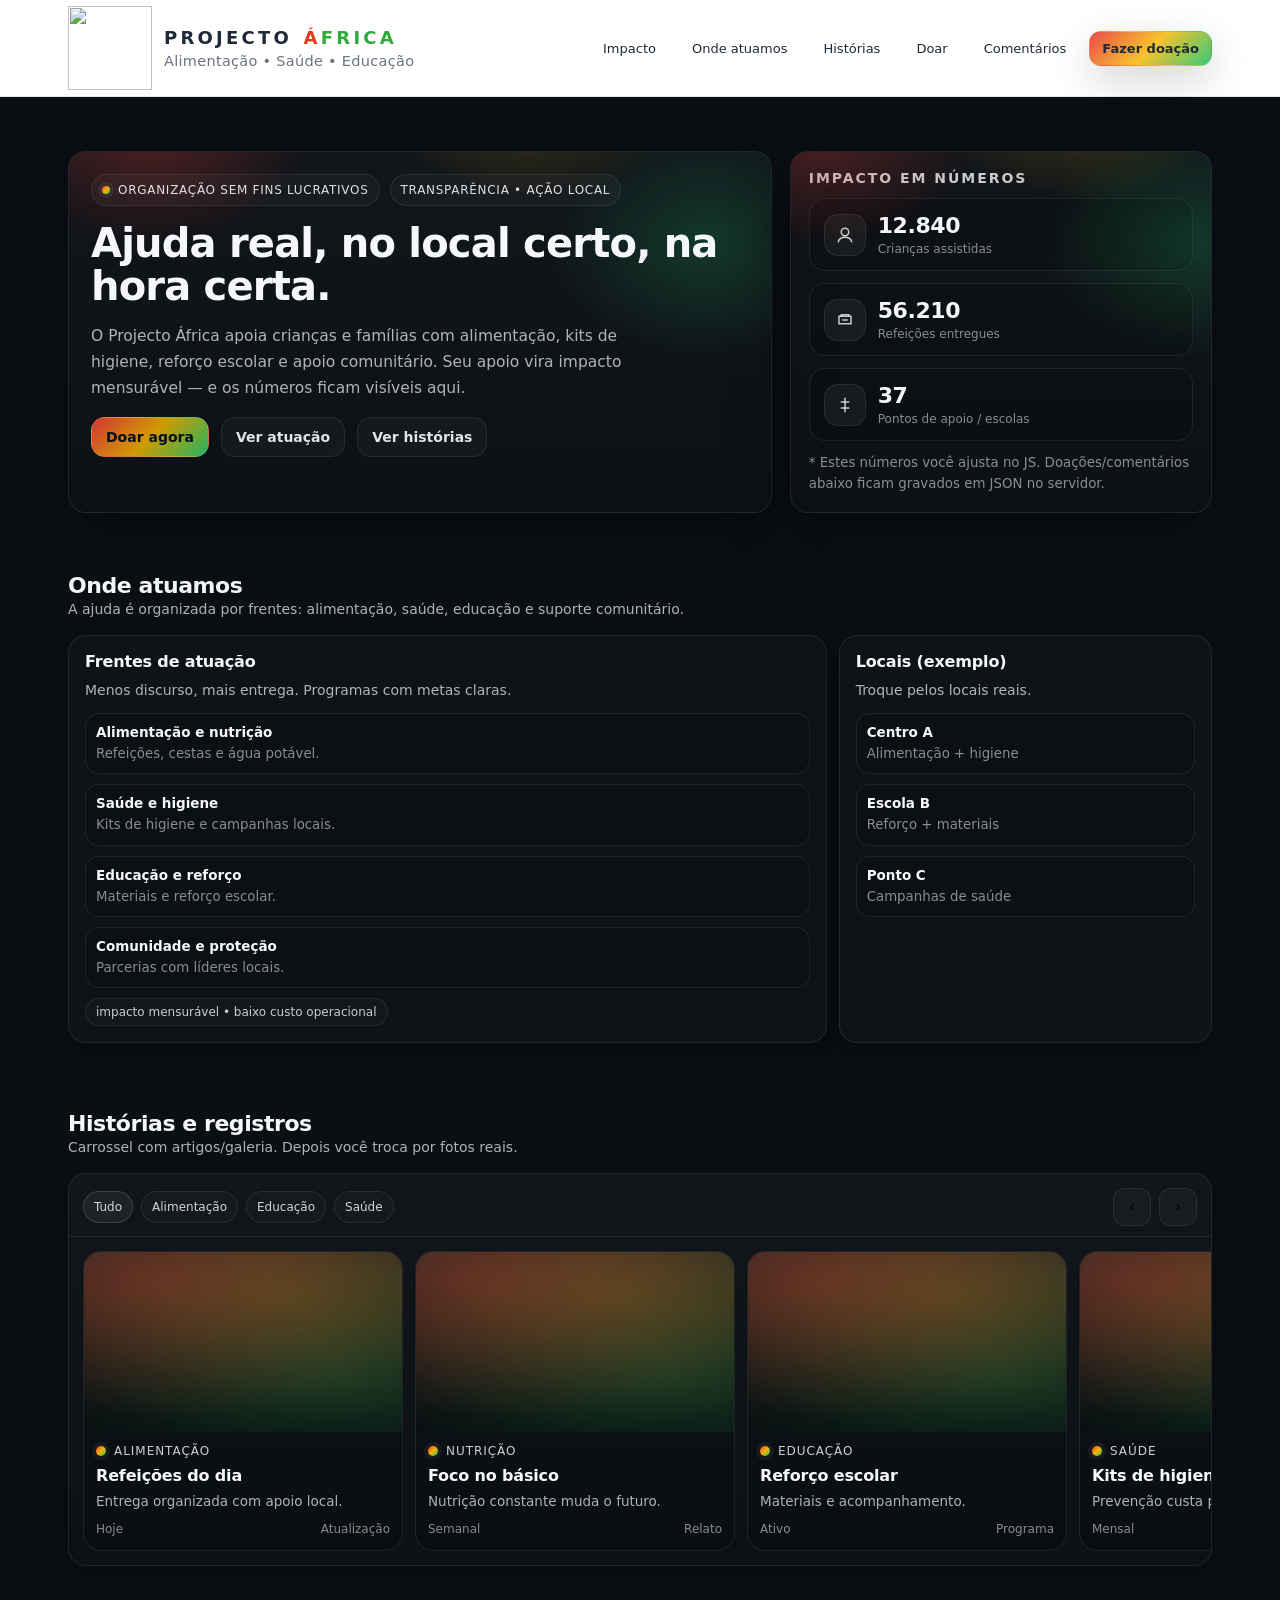
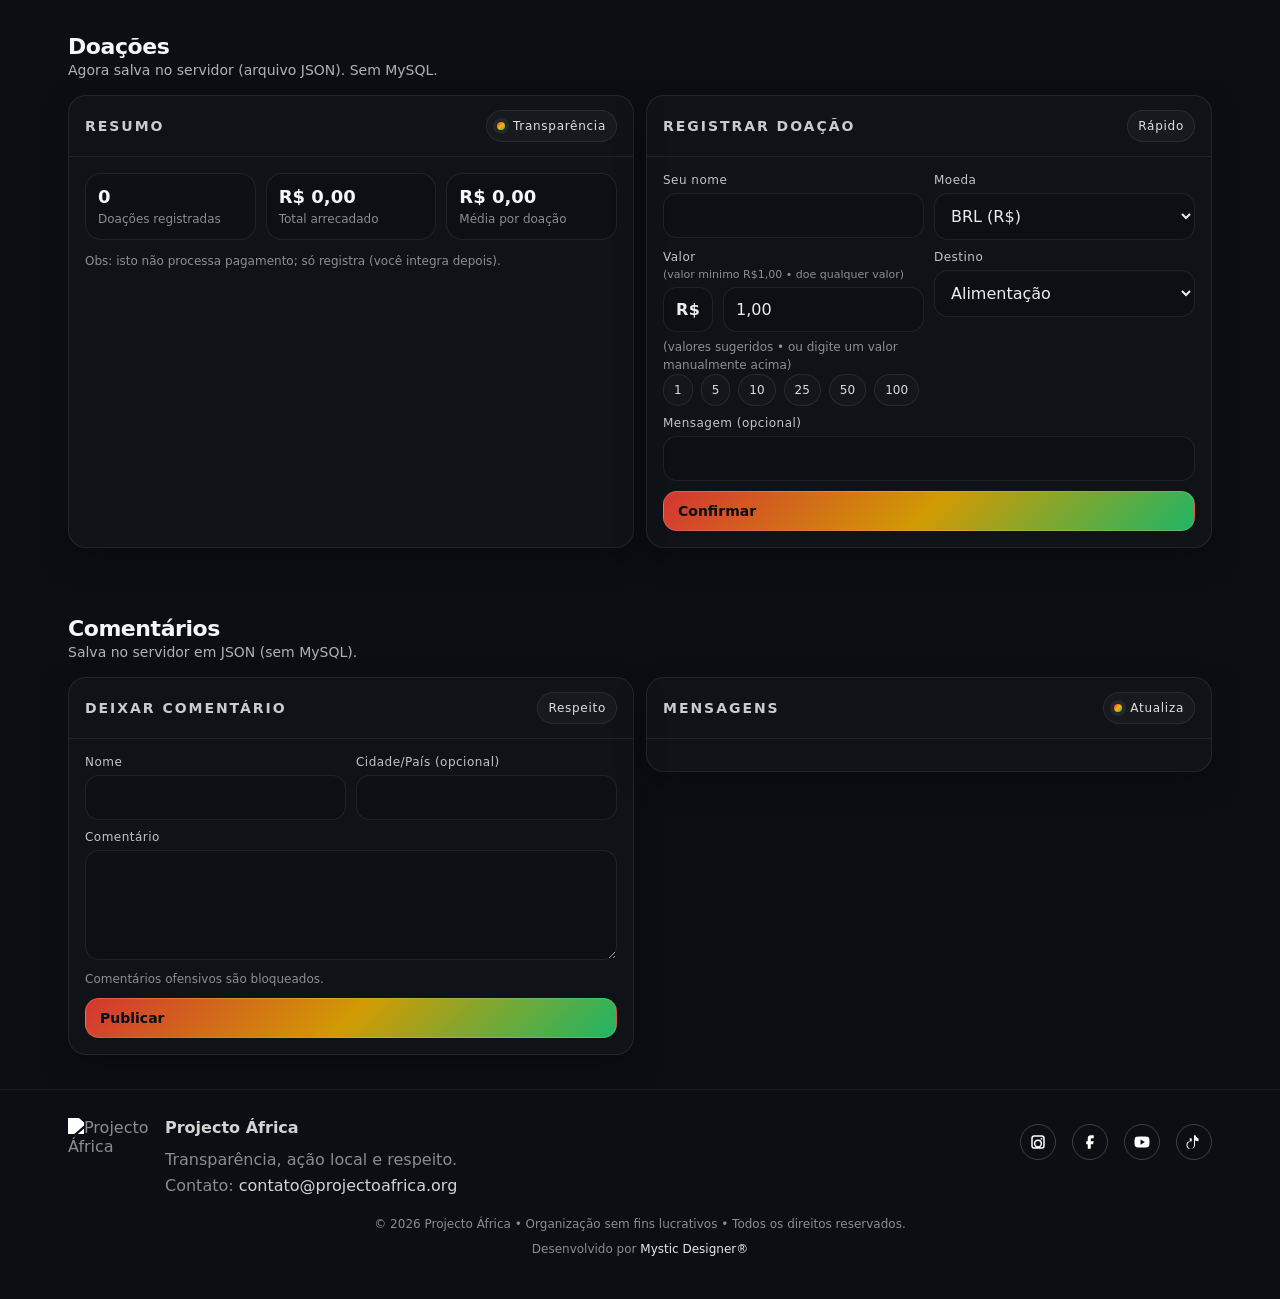
==== commit 9c37b399: "Merge 20d36fcb2f12fed2c35e26fe5b4bb4ab31776cfa into 6e097073e35ac2a0706c0a172b262ffa7cca5071" ====
--- a/index.html
+++ b/index.html
@@ -16,9 +16,7 @@
         <div>
           <h1>
             <span class="title-projecto">PROJECTO</span>
-            <span class="title-africa">
-              <span class="title-africa-accent">ÁFRICA</span>
-            </span>
+            <span class="title-africa"><span class="title-africa-accent">Á</span><span class="title-africa-rest">FRICA</span></span>
           </h1>
           <small>Alimentação • Saúde • Educação</small>
         </div>
@@ -326,15 +324,7 @@
       </div>
 
       <div class="panel">
-        <div class="ph">
-          <h3>Mensagens</h3>
-          <div class="comment-nav" aria-label="Navegação de mensagens">
-            <button type="button" id="commentPrev" class="comment-nav-btn" aria-label="Mensagens anteriores">◀</button>
-            <span id="commentPageInfo" class="comment-page" aria-hidden="true"></span>
-            <button type="button" id="commentNext" class="comment-nav-btn" aria-label="Mensagens mais recentes">▶</button>
-          </div>
-          <span class="pill"><span class="dot"></span> Atualiza</span>
-        </div>
+        <div class="ph"><h3>Mensagens</h3><span class="pill"><span class="dot"></span> Atualiza</span></div>
         <div class="pc">
           <div id="commentList" style="display:grid; gap:10px;"></div>
         </div>
@@ -361,9 +351,7 @@
         <div class="social-links" aria-label="Redes sociais">
           <a class="social-link" href="#" aria-label="Instagram">
             <svg viewBox="0 0 24 24" aria-hidden="true">
-              <path d="M16 3H8a5 5 0 0 0-5 5v8a5 5 0 0 0 5 5h8a5 5 0 0 0 5-5V8a5 5 0 0 0-5-5zm3 13a3 3 0 0 1-3 3H8a3 3 0 0 1-3-3V8a3 3 0 0 1 3-3h8a3 3 0 0 1 3 3v8z"/>
-              <path d="M12 7a5 5 0 1 0 0 10 5 5 0 0 0 0-10zm0 2a3 3 0 1 1 0 6 3 3 0 0 1 0-6z"/>
-              <circle cx="17" cy="7" r="1.2"/>
+              <path d="M7 3h10a4 4 0 0 1 4 4v10a4 4 0 0 1-4 4H7a4 4 0 0 1-4-4V7a4 4 0 0 1 4-4zm10 2H7a2 2 0 0 0-2 2v10a2 2 0 0 0 2 2h10a2 2 0 0 0 2-2V7a2 2 0 0 0-2-2zm-5 3.5a5.5 5.5 0 1 1 0 11 5.5 5.5 0 0 1 0-11zm0 2a3.5 3.5 0 1 0 0 7 3.5 3.5 0 0 0 0-7zm6-2.8a1.3 1.3 0 1 1-2.6 0 1.3 1.3 0 0 1 2.6 0z"/>
             </svg>
           </a>
           <a class="social-link" href="#" aria-label="Facebook">
@@ -378,7 +366,7 @@
           </a>
           <a class="social-link" href="#" aria-label="TikTok">
             <svg viewBox="0 0 24 24" aria-hidden="true">
-              <path d="M14.5 3c.5 2.4 2.1 4.1 4.5 4.4V10c-1.8 0-3.4-.6-4.8-1.6v5.6a5.1 5.1 0 1 1-4.4-5v2.6a2.6 2.6 0 1 0 2.2 2.6V3h2.5z"/>
+              <path d="M14 3c.4 2.2 2 3.9 4 4.2V11c-1.7 0-3.3-.5-4.7-1.4V16a5 5 0 1 1-4.3-5V7.4a8.8 8.8 0 0 0-2.7-.4v4.1A5 5 0 1 0 12 16V3h2z"/>
             </svg>
           </a>
         </div>
--- a/assets/style.css
+++ b/assets/style.css
@@ -54,9 +54,10 @@
   line-height:1.2;
 }
 .brand h1 span{display:inline-block}
-.brand h1 .title-projecto{color:#111827; letter-spacing:.16em}
-.brand h1 .title-africa{display:block; margin-left:0}
-.brand h1 .title-africa-accent{color:#e53935}
+.brand h1 .title-projecto{color:#1f2937}
+.brand h1 .title-africa{margin-left:2px}
+.brand h1 .title-africa-accent{color:#e6381a}
+.brand h1 .title-africa-rest{color:#2faa3d}
 .brand small{
   display:block; margin-top:4px;
   font-size:14.5px; color:#6b7280;
@@ -292,10 +293,6 @@
 .metric b{font-size:18px}
 .metric span{display:block; margin-top:4px; color:var(--muted2); font-size:12px; line-height:1.35}
 .form{display:grid; gap:10px}
-.comment-nav{display:flex; align-items:center; gap:8px}
-.comment-nav-btn{width:28px; height:28px; border-radius:50%; border:1px solid var(--line); background:rgba(255,255,255,.06); color:#fff; display:inline-flex; align-items:center; justify-content:center; font-size:12px; cursor:pointer}
-.comment-nav-btn:disabled{opacity:.35; cursor:not-allowed}
-.comment-page{font-size:12px; color:var(--muted2); min-width:40px; text-align:center}
 .row{display:grid; grid-template-columns:1fr 1fr; gap:10px}
 label{display:block; font-size:12px; color:rgba(255,255,255,.75); margin-bottom:6px; letter-spacing:.04em}
 .amount-hint{display:block; font-size:11px; color:var(--muted2); font-weight:500; letter-spacing:0; margin-top:4px}
@@ -382,16 +379,16 @@
 
 /* Footer */
 footer{padding:28px 0 40px; border-top:1px solid var(--line); color:var(--muted2)}
-.foot{display:flex; justify-content:center; column-gap:99px; row-gap:24px; flex-wrap:wrap; align-items:center; text-align:center}
+.foot{display:flex; justify-content:space-between; gap:18px; flex-wrap:wrap; align-items:flex-start}
 .foot .col{max-width:520px}
 .foot b{color:rgba(255,255,255,.82)}
-.footer-brand{display:flex; flex-direction:row; align-items:center; gap:14px; text-align:left}
+.footer-brand{display:flex; align-items:flex-start; gap:14px}
 .footer-logo{width:83px; height:auto; filter:brightness(0) invert(1)}
-.footer-social{margin-left:0}
-.social-links{display:flex; gap:16px; align-items:center; justify-content:center; margin-top:6px}
-.social-link{display:inline-flex; width:42px; height:42px; align-items:center; justify-content:center; border:1px solid rgba(255,255,255,.28); border-radius:50%; background:rgba(255,255,255,.08); color:#fff; text-decoration:none; box-shadow:0 6px 16px rgba(0,0,0,.25); transition:transform .2s ease, border-color .2s ease, background .2s ease, color .2s ease}
-.social-link svg{width:20px; height:20px; fill:currentColor}
-.social-link:hover{transform:translateY(-2px); border-color:rgba(255,255,255,.55); background:rgba(255,255,255,.16); color:#ffffff}
+.footer-social{margin-left:auto}
+.social-links{display:flex; gap:16px; align-items:center; margin-top:6px}
+.social-link{display:inline-flex; width:36px; height:36px; align-items:center; justify-content:center; border:1px solid rgba(255,255,255,.2); border-radius:50%; color:#fff; text-decoration:none; transition:transform .2s ease, border-color .2s ease, color .2s ease}
+.social-link svg{width:18px; height:18px; fill:currentColor}
+.social-link:hover{transform:translateY(-2px); border-color:rgba(255,255,255,.45); color:#f7f7f7}
 .foot-note{margin-top:16px; font-size:12px; color:var(--muted2); line-height:1.6; text-align:center}
 .foot-note-line{display:block; margin-top:6px}
 .foot-note a{color:#e5e7eb; text-decoration:none}
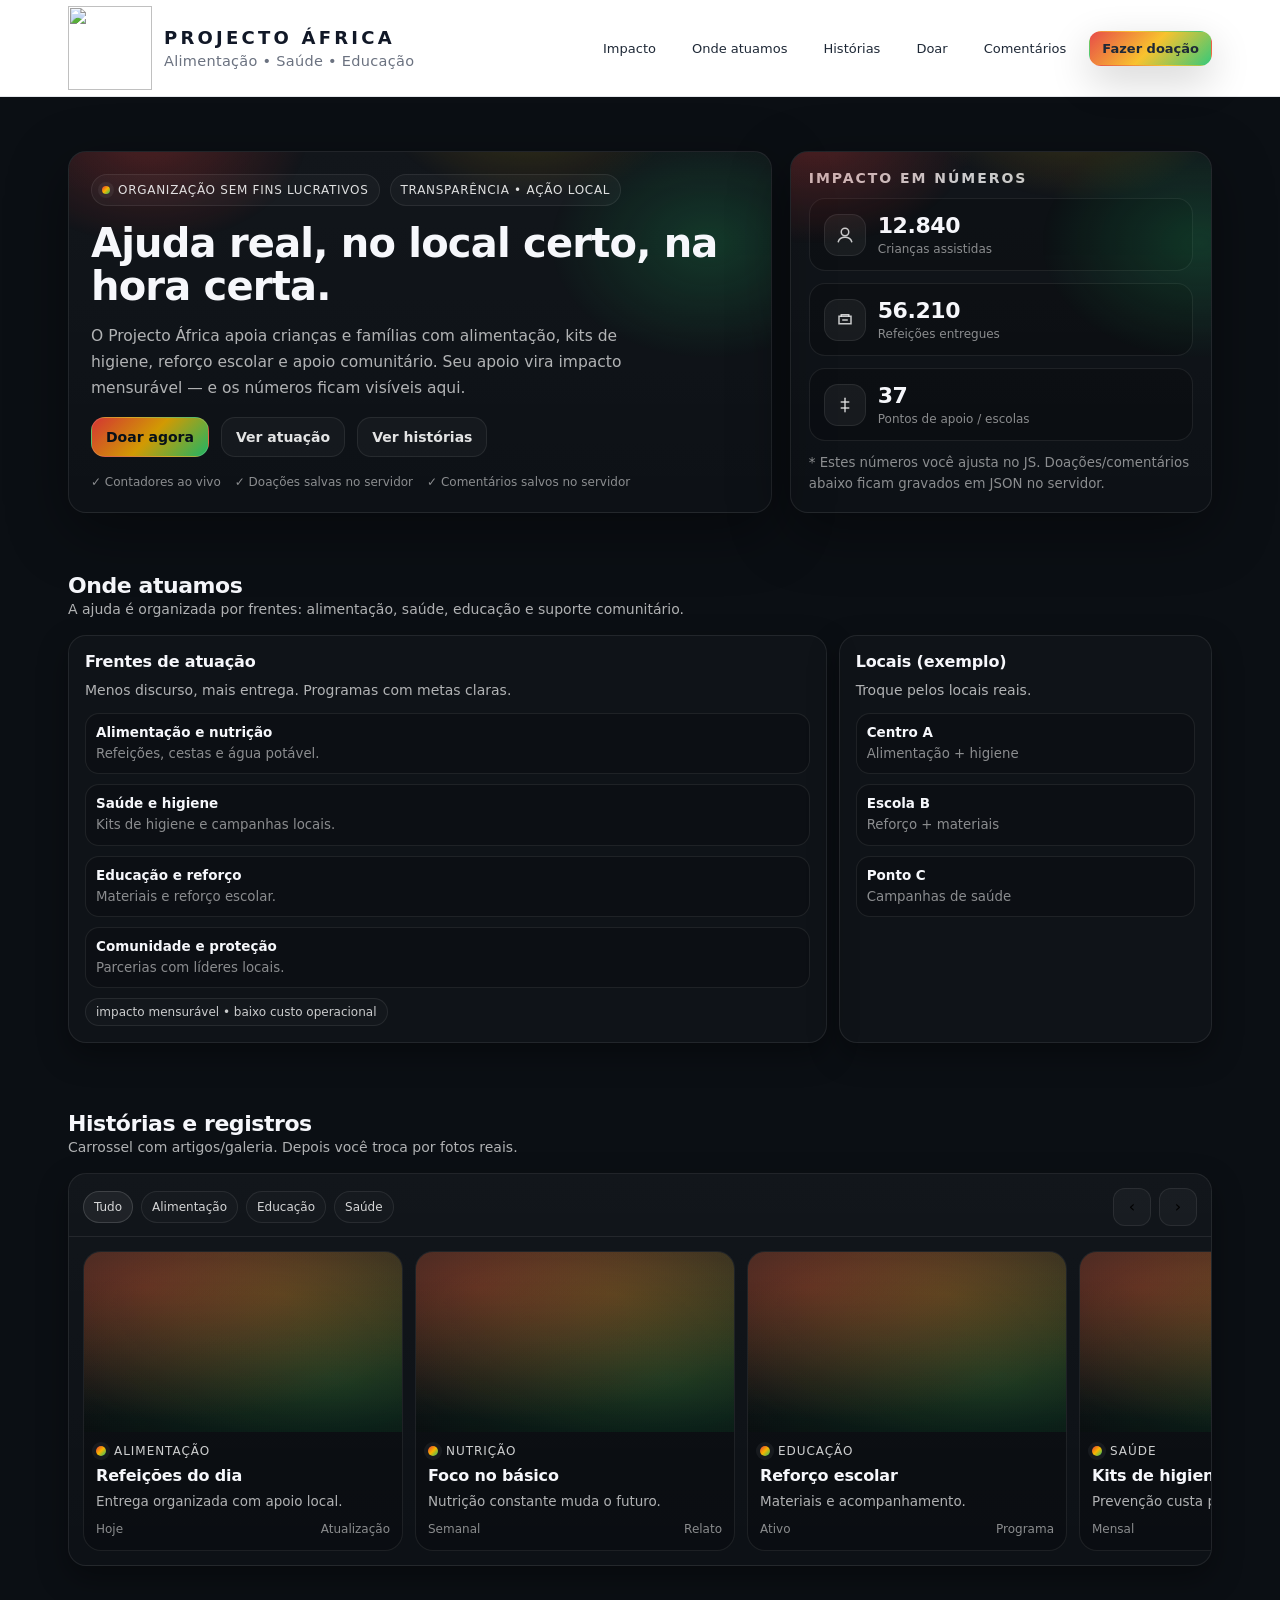
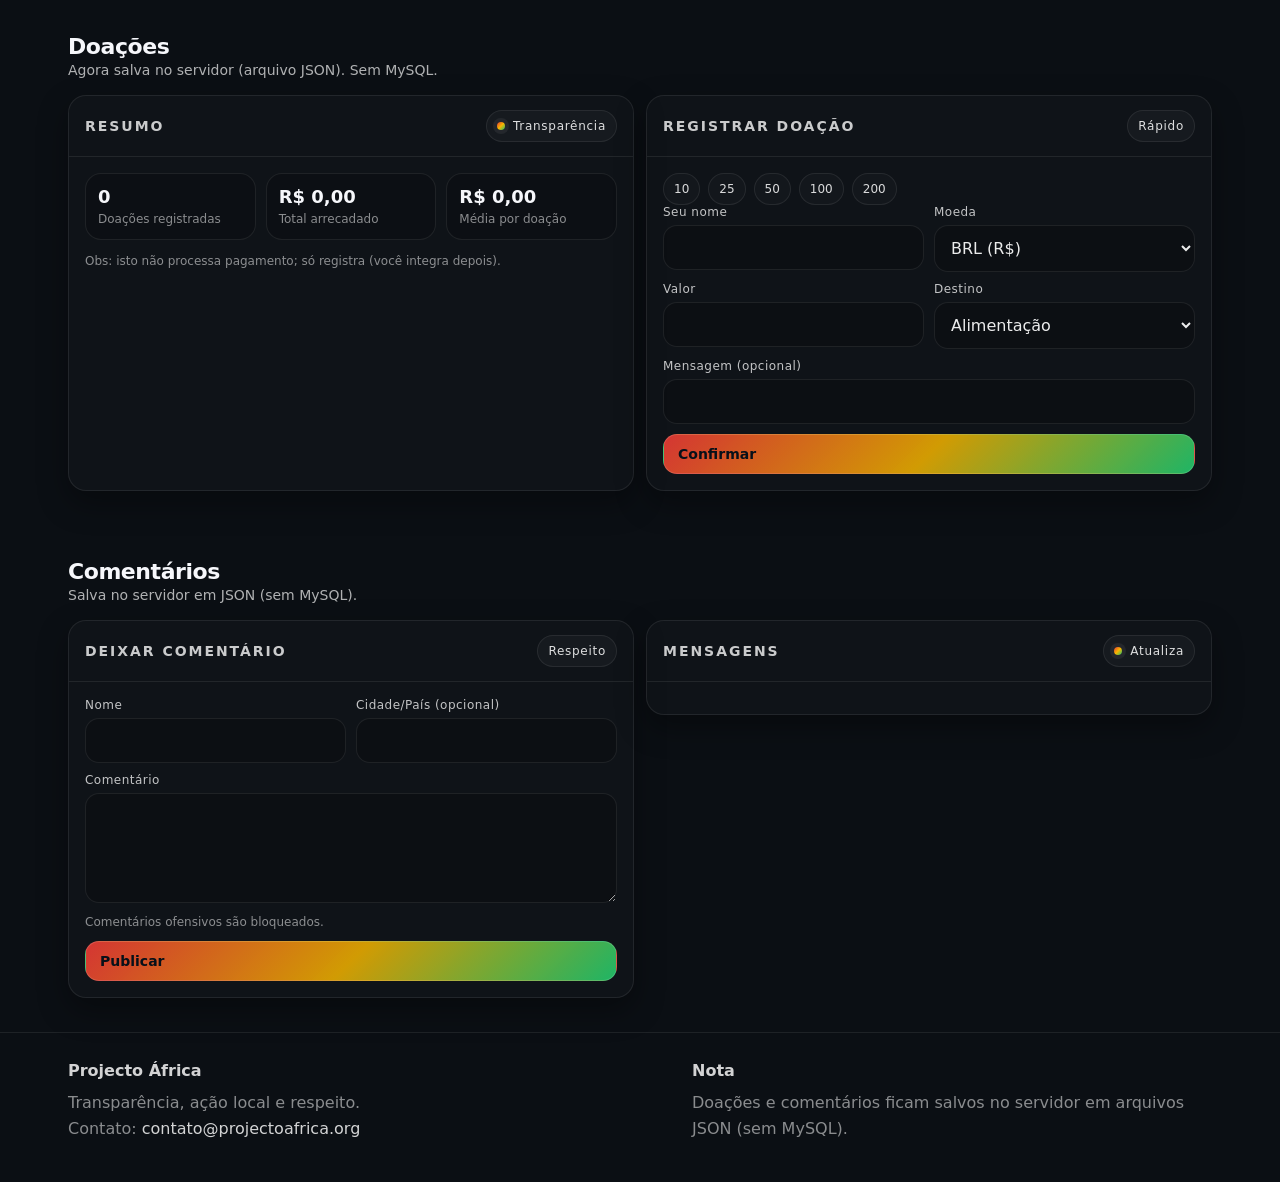
==== commit 8bfac923: "Merge a00b4eaa1d84971a9efb3cff350696c56fe84a07 into 6e097073e35ac2a0706c0a172b262ffa7cca5071" ====
--- a/index.html
+++ b/index.html
@@ -14,10 +14,7 @@
       <a class="brand" href="#inicio" aria-label="Ir para início">
         <img class="logo" src="/logo.png" alt="" aria-hidden="true" />
         <div>
-          <h1>
-            <span class="title-projecto">PROJECTO</span>
-            <span class="title-africa"><span class="title-africa-accent">Á</span><span class="title-africa-rest">FRICA</span></span>
-          </h1>
+          <h1>PROJECTO ÁFRICA</h1>
           <small>Alimentação • Saúde • Educação</small>
         </div>
       </a>
@@ -55,6 +52,9 @@
             <a class="btn" href="#historias">Ver histórias</a>
           </div>
           <div class="mini">
+            <span>✓ Contadores ao vivo</span>
+            <span>✓ Doações salvas no servidor</span>
+            <span>✓ Comentários salvos no servidor</span>
           </div>
         </div>
       </div>
@@ -208,6 +208,14 @@
         <div class="pc">
           <div class="success" id="successBox">Doação registrada. Obrigado!</div>
 
+          <div class="quick">
+            <button class="q" data-amount="10">10</button>
+            <button class="q" data-amount="25">25</button>
+            <button class="q" data-amount="50">50</button>
+            <button class="q" data-amount="100">100</button>
+            <button class="q" data-amount="200">200</button>
+          </div>
+
           <form class="form" id="donationForm">
             <div class="row">
               <div>
@@ -226,20 +234,8 @@
 
             <div class="row">
               <div>
-                <label for="amount">Valor <small class="amount-hint">(valor minimo R$1,00 • doe qualquer valor)</small></label>
-                <div class="amount-field">
-                  <span class="amount-prefix" id="amountPrefix">R$</span>
-                  <input id="amount" type="text" inputmode="decimal" value="1,00" required />
-                </div>
-                <div class="helper">(valores sugeridos • ou digite um valor manualmente acima)</div>
-                <div class="quick">
-                  <button class="q" data-amount="1">1</button>
-                  <button class="q" data-amount="5">5</button>
-                  <button class="q" data-amount="10">10</button>
-                  <button class="q" data-amount="25">25</button>
-                  <button class="q" data-amount="50">50</button>
-                  <button class="q" data-amount="100">100</button>
-                </div>
+                <label for="amount">Valor</label>
+                <input id="amount" type="number" min="1" step="1" required />
               </div>
               <div>
                 <label for="purpose">Destino</label>
@@ -259,17 +255,6 @@
 
             <button class="btn primary" type="submit">Confirmar</button>
           </form>
-
-
-          <div class="pix-panel" id="pixPanel" aria-hidden="true">
-            <h4>Pagamento via PIX</h4>
-            <img id="pixQr" alt="QR Code PIX" />
-            <p class="pix-amount">Valor: <span id="pixAmount"></span></p>
-
-            <p class="pix-wait" id="pixWait">Espere 30 segundos para confirmar o pagamento PIX ou aguarde a confirmação automática.</p>
-            <p class="pix-thanks" id="pixThanks">Obrigado por ajudar a África.</p>
-            <button class="btn primary" type="button" id="pixConfirm">Confirmar pagamento</button>
-          </div>
         </div>
       </div>
     </div>
@@ -309,17 +294,6 @@
 
             <button class="btn primary" type="submit">Publicar</button>
           </form>
-
-
-          <div class="pix-panel" id="pixPanel" aria-hidden="true">
-            <h4>Pagamento via PIX</h4>
-            <img id="pixQr" alt="QR Code PIX" />
-            <p class="pix-amount">Valor: <span id="pixAmount"></span></p>
-
-            <p class="pix-wait" id="pixWait">Espere 30 segundos para confirmar o pagamento PIX ou aguarde a confirmação automática.</p>
-            <p class="pix-thanks" id="pixThanks">Obrigado por ajudar a África.</p>
-            <button class="btn primary" type="button" id="pixConfirm">Confirmar pagamento</button>
-          </div>
         </div>
       </div>
 
@@ -336,45 +310,18 @@
   <div class="container">
     <div class="foot">
       <div class="col">
-        <div class="footer-brand">
-          <img class="footer-logo" src="/logo.png" alt="Projecto África" />
-          <div>
-            <b>Projecto África</b>
-            <div style="margin-top:10px; line-height:1.6">
-              Transparência, ação local e respeito.<br/>
-              Contato: <span style="color:rgba(255,255,255,.82)">contato@projectoafrica.org</span>
-            </div>
-          </div>
-        </div>
-      </div>
-      <div class="col footer-social">
-        <div class="social-links" aria-label="Redes sociais">
-          <a class="social-link" href="#" aria-label="Instagram">
-            <svg viewBox="0 0 24 24" aria-hidden="true">
-              <path d="M7 3h10a4 4 0 0 1 4 4v10a4 4 0 0 1-4 4H7a4 4 0 0 1-4-4V7a4 4 0 0 1 4-4zm10 2H7a2 2 0 0 0-2 2v10a2 2 0 0 0 2 2h10a2 2 0 0 0 2-2V7a2 2 0 0 0-2-2zm-5 3.5a5.5 5.5 0 1 1 0 11 5.5 5.5 0 0 1 0-11zm0 2a3.5 3.5 0 1 0 0 7 3.5 3.5 0 0 0 0-7zm6-2.8a1.3 1.3 0 1 1-2.6 0 1.3 1.3 0 0 1 2.6 0z"/>
-            </svg>
-          </a>
-          <a class="social-link" href="#" aria-label="Facebook">
-            <svg viewBox="0 0 24 24" aria-hidden="true">
-              <path d="M13 3h4v4h-3c-.6 0-1 .4-1 1v3h4l-1 4h-3v6h-4v-6H7v-4h2V7a4 4 0 0 1 4-4z"/>
-            </svg>
-          </a>
-          <a class="social-link" href="#" aria-label="YouTube">
-            <svg viewBox="0 0 24 24" aria-hidden="true">
-              <path d="M21.6 7.2a3 3 0 0 0-2.1-2.1C17.6 4.6 12 4.6 12 4.6s-5.6 0-7.5.5a3 3 0 0 0-2.1 2.1C2 9.1 2 12 2 12s0 2.9.4 4.8a3 3 0 0 0 2.1 2.1c1.9.5 7.5.5 7.5.5s5.6 0 7.5-.5a3 3 0 0 0 2.1-2.1c.4-1.9.4-4.8.4-4.8s0-2.9-.4-4.8zM10 15.5v-7l6 3.5-6 3.5z"/>
-            </svg>
-          </a>
-          <a class="social-link" href="#" aria-label="TikTok">
-            <svg viewBox="0 0 24 24" aria-hidden="true">
-              <path d="M14 3c.4 2.2 2 3.9 4 4.2V11c-1.7 0-3.3-.5-4.7-1.4V16a5 5 0 1 1-4.3-5V7.4a8.8 8.8 0 0 0-2.7-.4v4.1A5 5 0 1 0 12 16V3h2z"/>
-            </svg>
-          </a>
-        </div>
-      </div>
-    </div>
-    <div class="foot-note">
-      © <span id="footerYear">2026</span> Projecto África • Organização sem fins lucrativos • Todos os direitos reservados.
-      <span class="foot-note-line">Desenvolvido por <a href="https://www.mystic-designer.com.br" target="_blank" rel="noopener noreferrer">Mystic Designer®</a></span>
+        <b>Projecto África</b>
+        <div style="margin-top:10px; line-height:1.6">
+          Transparência, ação local e respeito.<br/>
+          Contato: <span style="color:rgba(255,255,255,.82)">contato@projectoafrica.org</span>
+        </div>
+      </div>
+      <div class="col">
+        <b>Nota</b>
+        <div style="margin-top:10px; line-height:1.6">
+          Doações e comentários ficam salvos no servidor em arquivos JSON (sem MySQL).
+        </div>
+      </div>
     </div>
   </div>
 </footer>
--- a/assets/style.css
+++ b/assets/style.css
@@ -53,11 +53,6 @@
   color:#111827;
   line-height:1.2;
 }
-.brand h1 span{display:inline-block}
-.brand h1 .title-projecto{color:#1f2937}
-.brand h1 .title-africa{margin-left:2px}
-.brand h1 .title-africa-accent{color:#e6381a}
-.brand h1 .title-africa-rest{color:#2faa3d}
 .brand small{
   display:block; margin-top:4px;
   font-size:14.5px; color:#6b7280;
@@ -295,7 +290,6 @@
 .form{display:grid; gap:10px}
 .row{display:grid; grid-template-columns:1fr 1fr; gap:10px}
 label{display:block; font-size:12px; color:rgba(255,255,255,.75); margin-bottom:6px; letter-spacing:.04em}
-.amount-hint{display:block; font-size:11px; color:var(--muted2); font-weight:500; letter-spacing:0; margin-top:4px}
 input,select,textarea{
   width:100%;
   padding:12px 12px;
@@ -305,24 +299,6 @@
   color:rgba(255,255,255,.92);
   outline:none;
 }
-.amount-field{
-  display:flex;
-  align-items:center;
-  gap:10px;
-}
-.amount-field input{flex:1}
-.amount-prefix{
-  display:inline-flex;
-  align-items:center;
-  justify-content:center;
-  padding:12px 12px;
-  border-radius:14px;
-  border:1px solid var(--line);
-  background: rgba(0,0,0,.20);
-  color:rgba(255,255,255,.92);
-  font-weight:600;
-  letter-spacing:.02em;
-}
 textarea{min-height:110px; resize:vertical}
 input:focus,select:focus,textarea:focus{
   border-color: rgba(255,255,255,.18);
@@ -339,23 +315,6 @@
   color:rgba(255,255,255,.84);
 }
 .q:hover{background: rgba(255,255,255,.05)}
-
-.pix-panel{
-  margin-top:16px;
-  border:1px solid var(--line);
-  border-radius:18px;
-  padding:16px;
-  background: rgba(0,0,0,.2);
-  display:none;
-  gap:12px;
-}
-.pix-panel.show{display:grid}
-.pix-panel h4{margin:0; font-size:16px; letter-spacing:.08em; text-transform:uppercase}
-.pix-panel img{width:220px; height:220px; object-fit:contain; border-radius:12px; background:#fff; padding:10px}
-.pix-panel .pix-amount{margin:0; color:var(--muted2); font-size:14px}
-.pix-panel .pix-wait{margin:0; color:var(--muted); font-size:13px}
-.pix-panel .pix-thanks{margin:0; font-weight:600; color:rgba(255,255,255,.88); display:none}
-.pix-panel .pix-thanks.show{display:block}
 .success{
   border:1px solid rgba(33,195,107,.25);
   background: rgba(33,195,107,.08);
@@ -382,17 +341,6 @@
 .foot{display:flex; justify-content:space-between; gap:18px; flex-wrap:wrap; align-items:flex-start}
 .foot .col{max-width:520px}
 .foot b{color:rgba(255,255,255,.82)}
-.footer-brand{display:flex; align-items:flex-start; gap:14px}
-.footer-logo{width:83px; height:auto; filter:brightness(0) invert(1)}
-.footer-social{margin-left:auto}
-.social-links{display:flex; gap:16px; align-items:center; margin-top:6px}
-.social-link{display:inline-flex; width:36px; height:36px; align-items:center; justify-content:center; border:1px solid rgba(255,255,255,.2); border-radius:50%; color:#fff; text-decoration:none; transition:transform .2s ease, border-color .2s ease, color .2s ease}
-.social-link svg{width:18px; height:18px; fill:currentColor}
-.social-link:hover{transform:translateY(-2px); border-color:rgba(255,255,255,.45); color:#f7f7f7}
-.foot-note{margin-top:16px; font-size:12px; color:var(--muted2); line-height:1.6; text-align:center}
-.foot-note-line{display:block; margin-top:6px}
-.foot-note a{color:#e5e7eb; text-decoration:none}
-.foot-note a:hover{text-decoration:underline}
 
 /* Responsive */
 @media (max-width:980px){
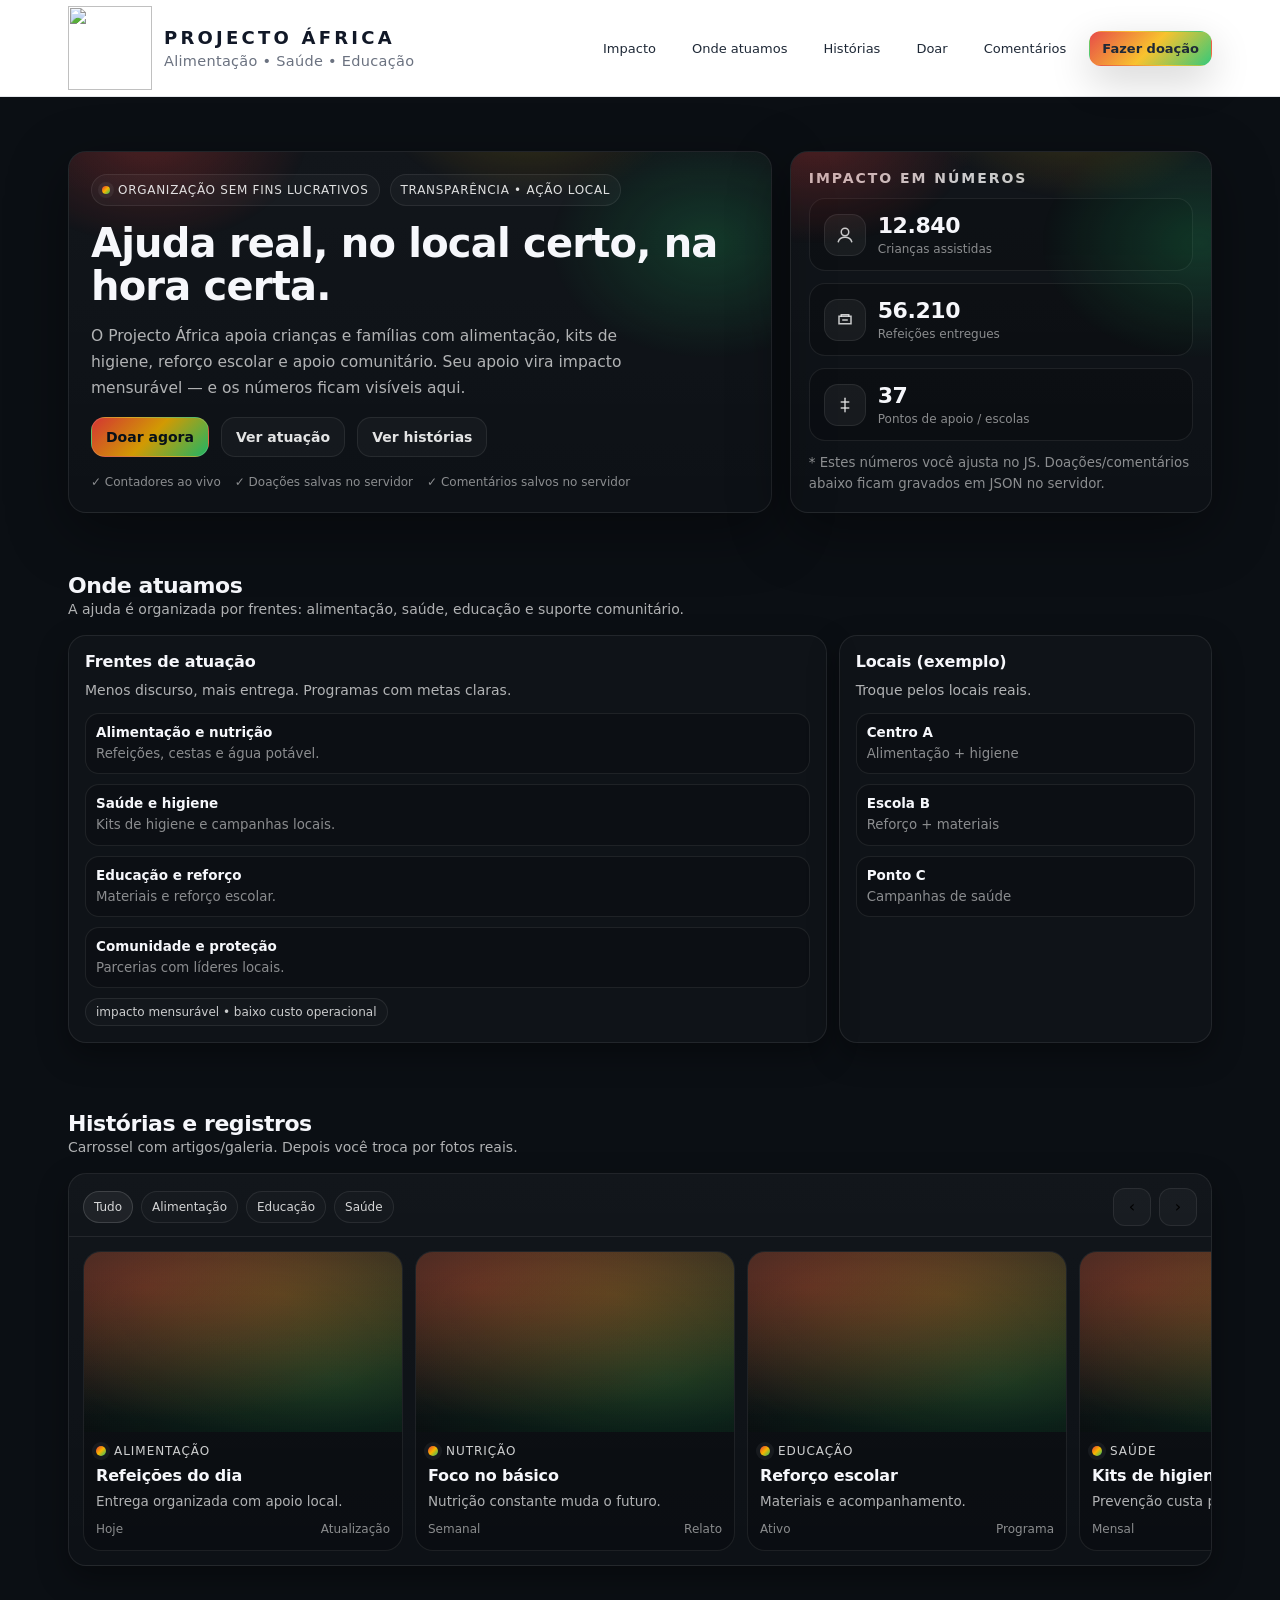
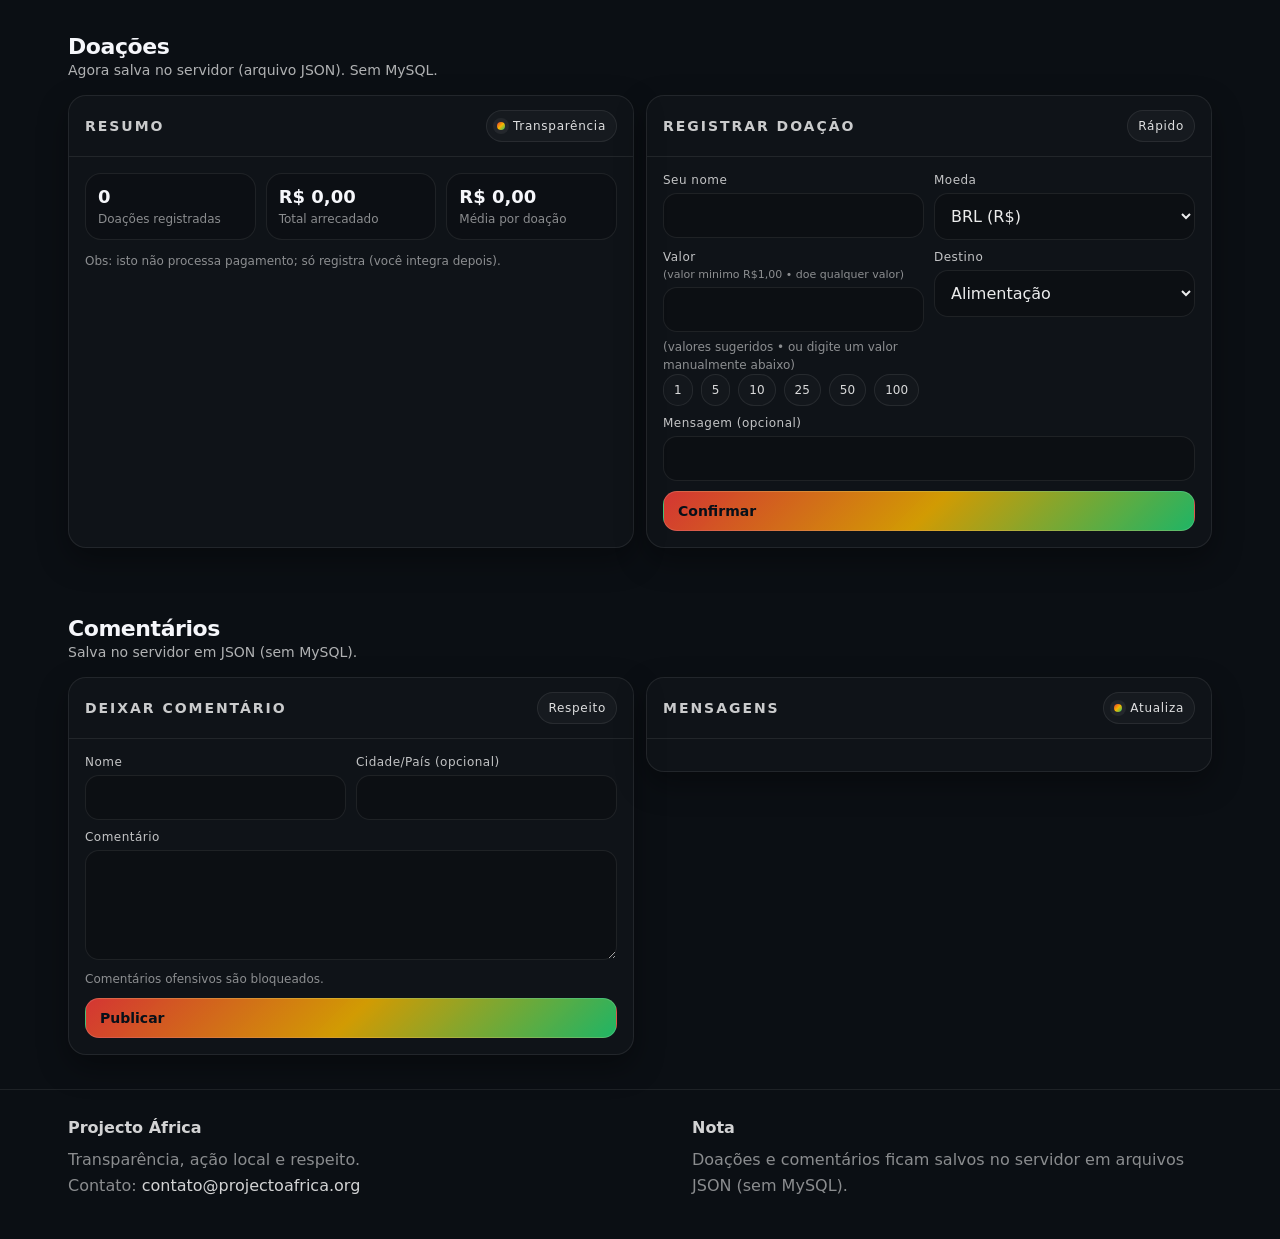
==== commit 20f4ca80: "Merge 14e6cd789e9da22ef65052d5b1ace442fa1b6c51 into 6e097073e35ac2a0706c0a172b262ffa7cca5071" ====
--- a/index.html
+++ b/index.html
@@ -208,14 +208,6 @@
         <div class="pc">
           <div class="success" id="successBox">Doação registrada. Obrigado!</div>
 
-          <div class="quick">
-            <button class="q" data-amount="10">10</button>
-            <button class="q" data-amount="25">25</button>
-            <button class="q" data-amount="50">50</button>
-            <button class="q" data-amount="100">100</button>
-            <button class="q" data-amount="200">200</button>
-          </div>
-
           <form class="form" id="donationForm">
             <div class="row">
               <div>
@@ -234,8 +226,17 @@
 
             <div class="row">
               <div>
-                <label for="amount">Valor</label>
+                <label for="amount">Valor <small class="amount-hint">(valor minimo R$1,00 • doe qualquer valor)</small></label>
                 <input id="amount" type="number" min="1" step="1" required />
+                <div class="helper">(valores sugeridos • ou digite um valor manualmente abaixo)</div>
+                <div class="quick">
+                  <button class="q" data-amount="1">1</button>
+                  <button class="q" data-amount="5">5</button>
+                  <button class="q" data-amount="10">10</button>
+                  <button class="q" data-amount="25">25</button>
+                  <button class="q" data-amount="50">50</button>
+                  <button class="q" data-amount="100">100</button>
+                </div>
               </div>
               <div>
                 <label for="purpose">Destino</label>
@@ -255,6 +256,17 @@
 
             <button class="btn primary" type="submit">Confirmar</button>
           </form>
+
+
+          <div class="pix-panel" id="pixPanel" aria-hidden="true">
+            <h4>Pagamento via PIX</h4>
+            <img id="pixQr" alt="QR Code PIX" />
+            <p class="pix-amount">Valor: <span id="pixAmount"></span></p>
+
+            <p class="pix-wait" id="pixWait">Espere 30 segundos para confirmar o pagamento PIX ou aguarde a confirmação automática.</p>
+            <p class="pix-thanks" id="pixThanks">Obrigado por ajudar a África.</p>
+            <button class="btn primary" type="button" id="pixConfirm">Confirmar pagamento</button>
+          </div>
         </div>
       </div>
     </div>
@@ -294,6 +306,17 @@
 
             <button class="btn primary" type="submit">Publicar</button>
           </form>
+
+
+          <div class="pix-panel" id="pixPanel" aria-hidden="true">
+            <h4>Pagamento via PIX</h4>
+            <img id="pixQr" alt="QR Code PIX" />
+            <p class="pix-amount">Valor: <span id="pixAmount"></span></p>
+
+            <p class="pix-wait" id="pixWait">Espere 30 segundos para confirmar o pagamento PIX ou aguarde a confirmação automática.</p>
+            <p class="pix-thanks" id="pixThanks">Obrigado por ajudar a África.</p>
+            <button class="btn primary" type="button" id="pixConfirm">Confirmar pagamento</button>
+          </div>
         </div>
       </div>
 
--- a/assets/style.css
+++ b/assets/style.css
@@ -290,6 +290,7 @@
 .form{display:grid; gap:10px}
 .row{display:grid; grid-template-columns:1fr 1fr; gap:10px}
 label{display:block; font-size:12px; color:rgba(255,255,255,.75); margin-bottom:6px; letter-spacing:.04em}
+.amount-hint{display:block; font-size:11px; color:var(--muted2); font-weight:500; letter-spacing:0; margin-top:4px}
 input,select,textarea{
   width:100%;
   padding:12px 12px;
@@ -315,6 +316,23 @@
   color:rgba(255,255,255,.84);
 }
 .q:hover{background: rgba(255,255,255,.05)}
+
+.pix-panel{
+  margin-top:16px;
+  border:1px solid var(--line);
+  border-radius:18px;
+  padding:16px;
+  background: rgba(0,0,0,.2);
+  display:none;
+  gap:12px;
+}
+.pix-panel.show{display:grid}
+.pix-panel h4{margin:0; font-size:16px; letter-spacing:.08em; text-transform:uppercase}
+.pix-panel img{width:220px; height:220px; object-fit:contain; border-radius:12px; background:#fff; padding:10px}
+.pix-panel .pix-amount{margin:0; color:var(--muted2); font-size:14px}
+.pix-panel .pix-wait{margin:0; color:var(--muted); font-size:13px}
+.pix-panel .pix-thanks{margin:0; font-weight:600; color:rgba(255,255,255,.88); display:none}
+.pix-panel .pix-thanks.show{display:block}
 .success{
   border:1px solid rgba(33,195,107,.25);
   background: rgba(33,195,107,.08);
